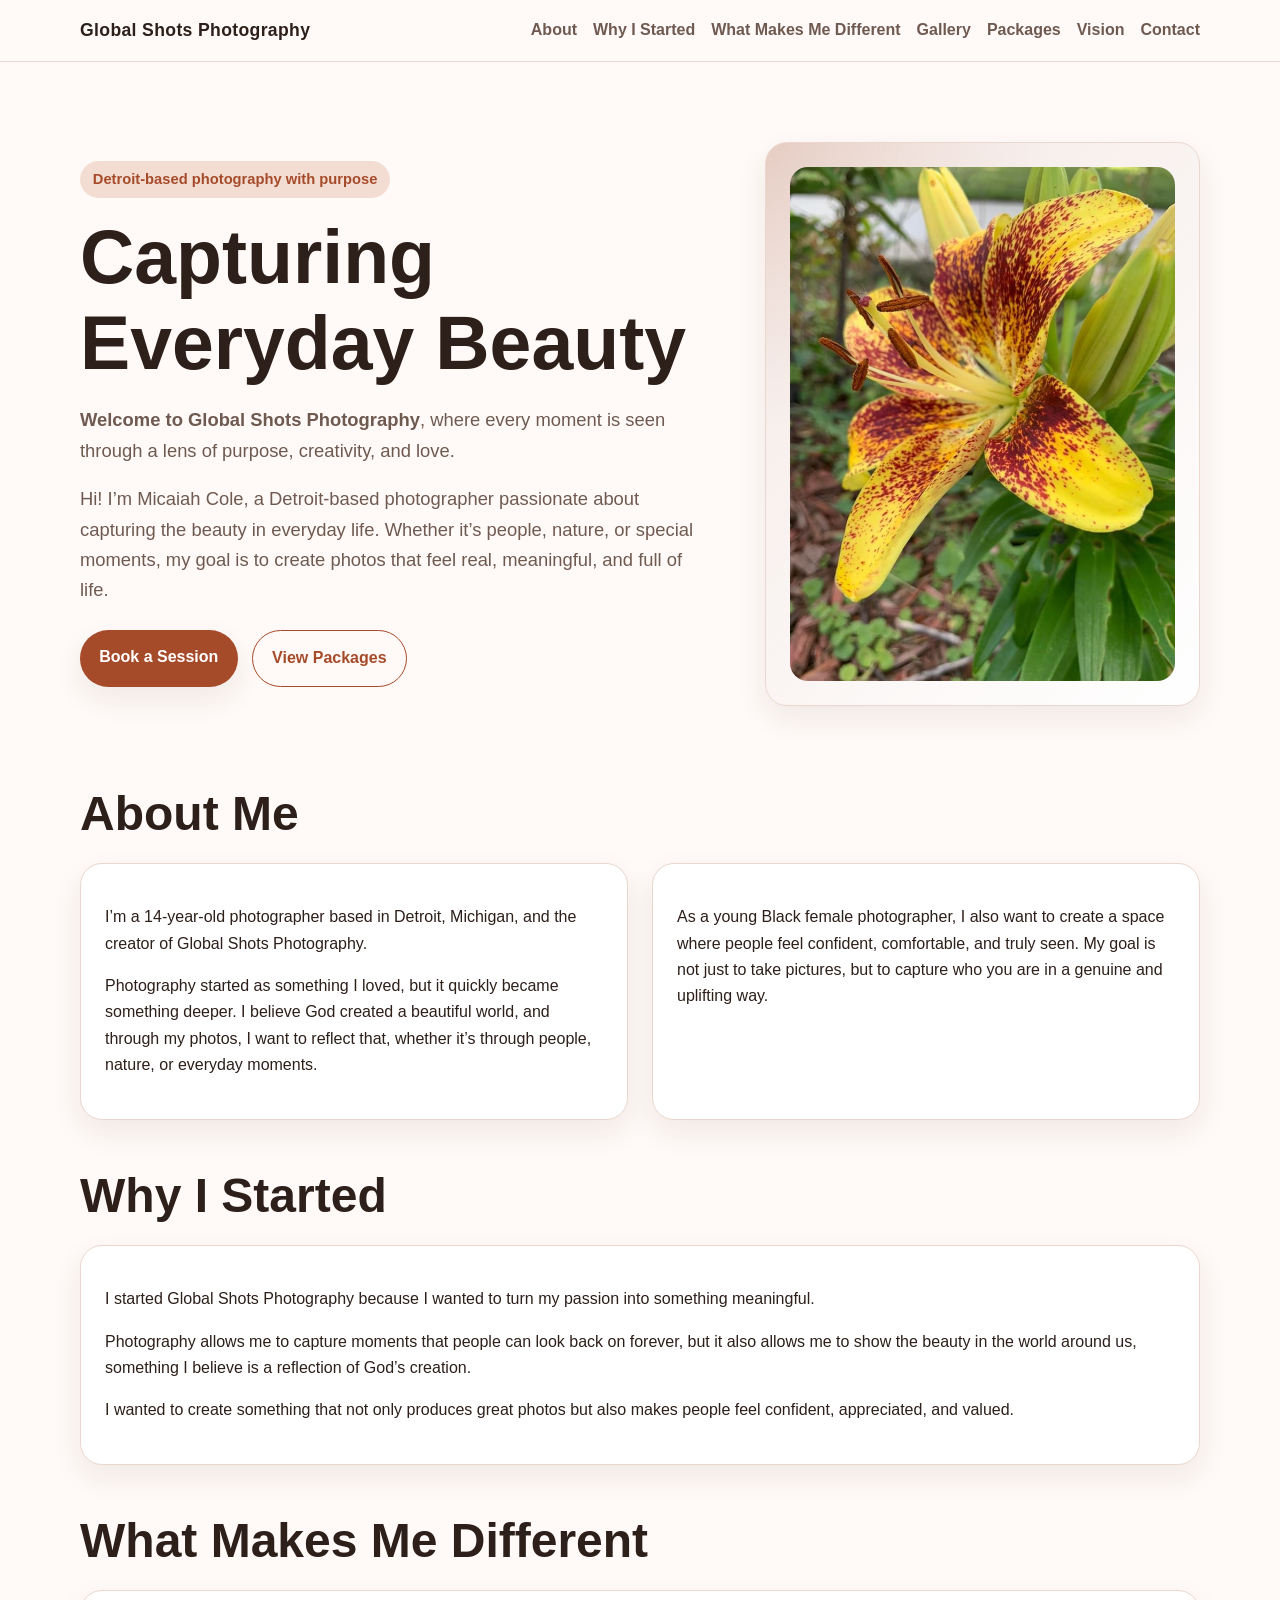
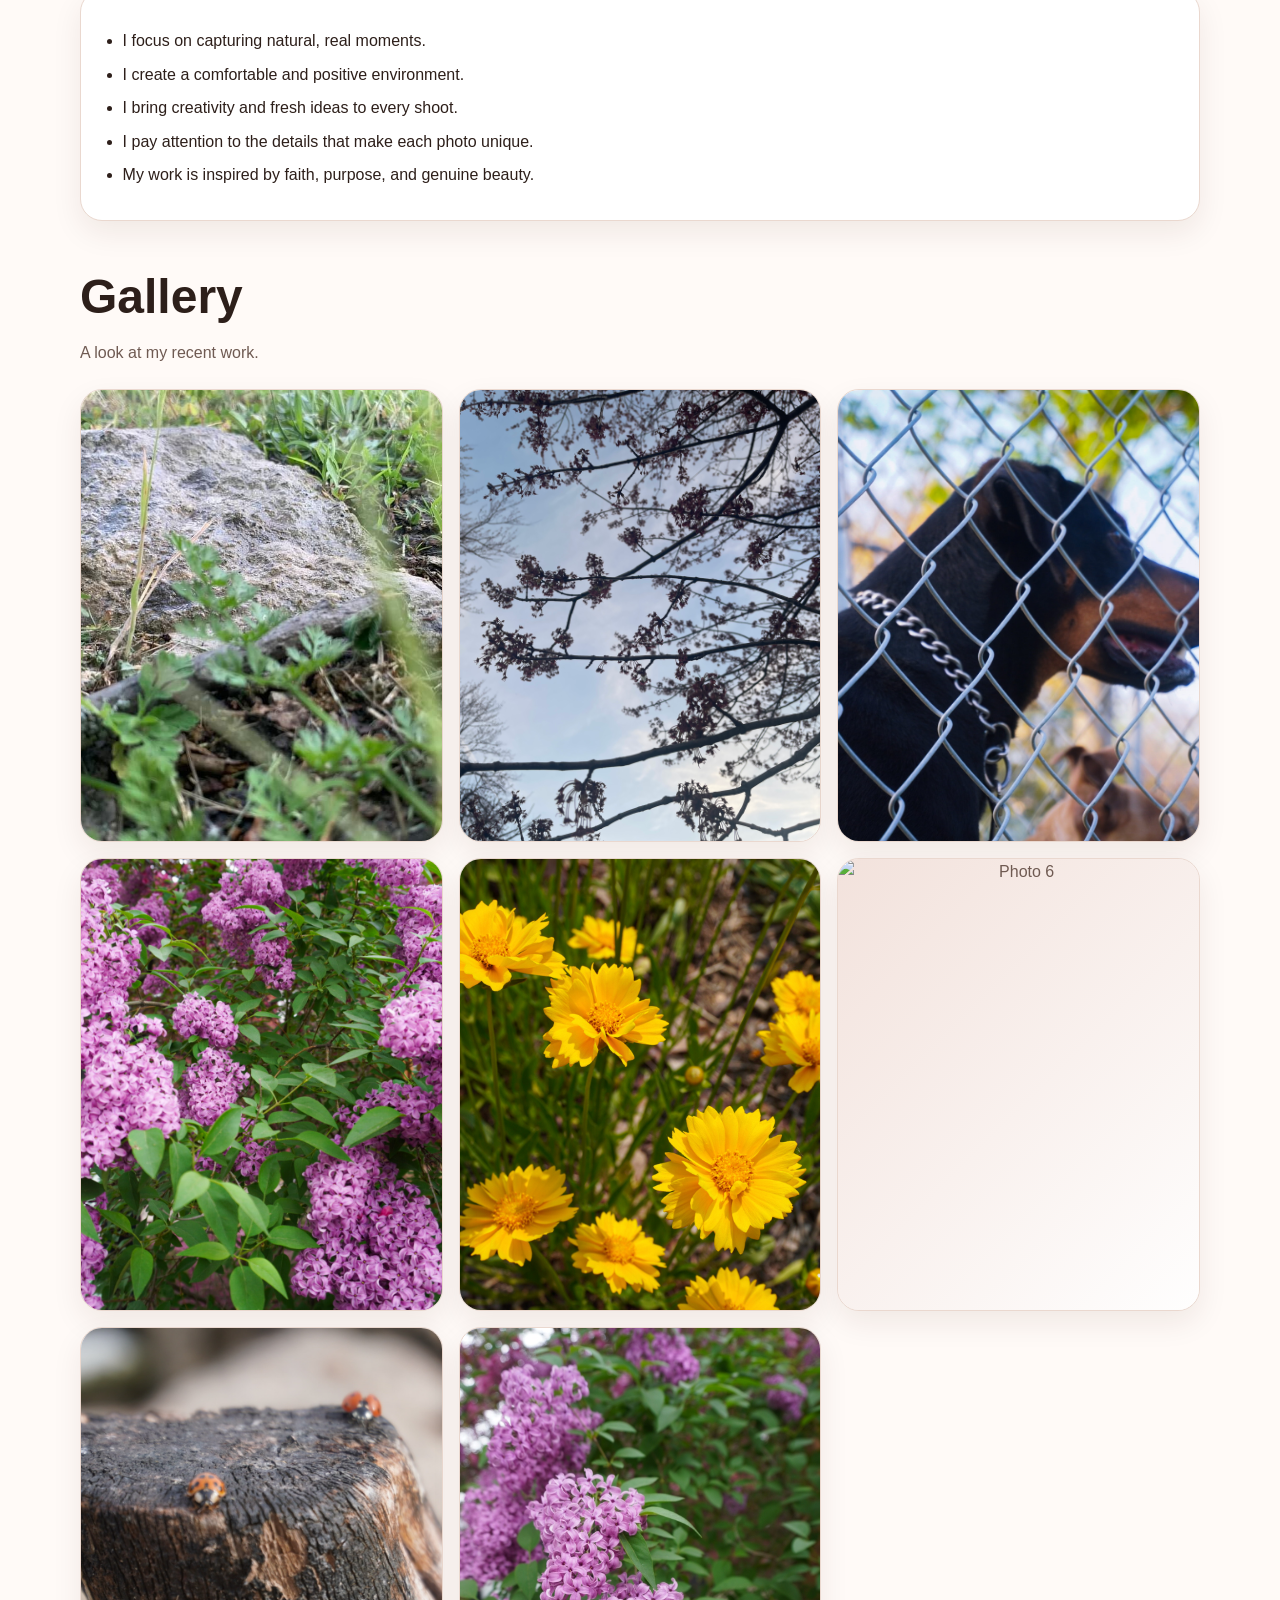
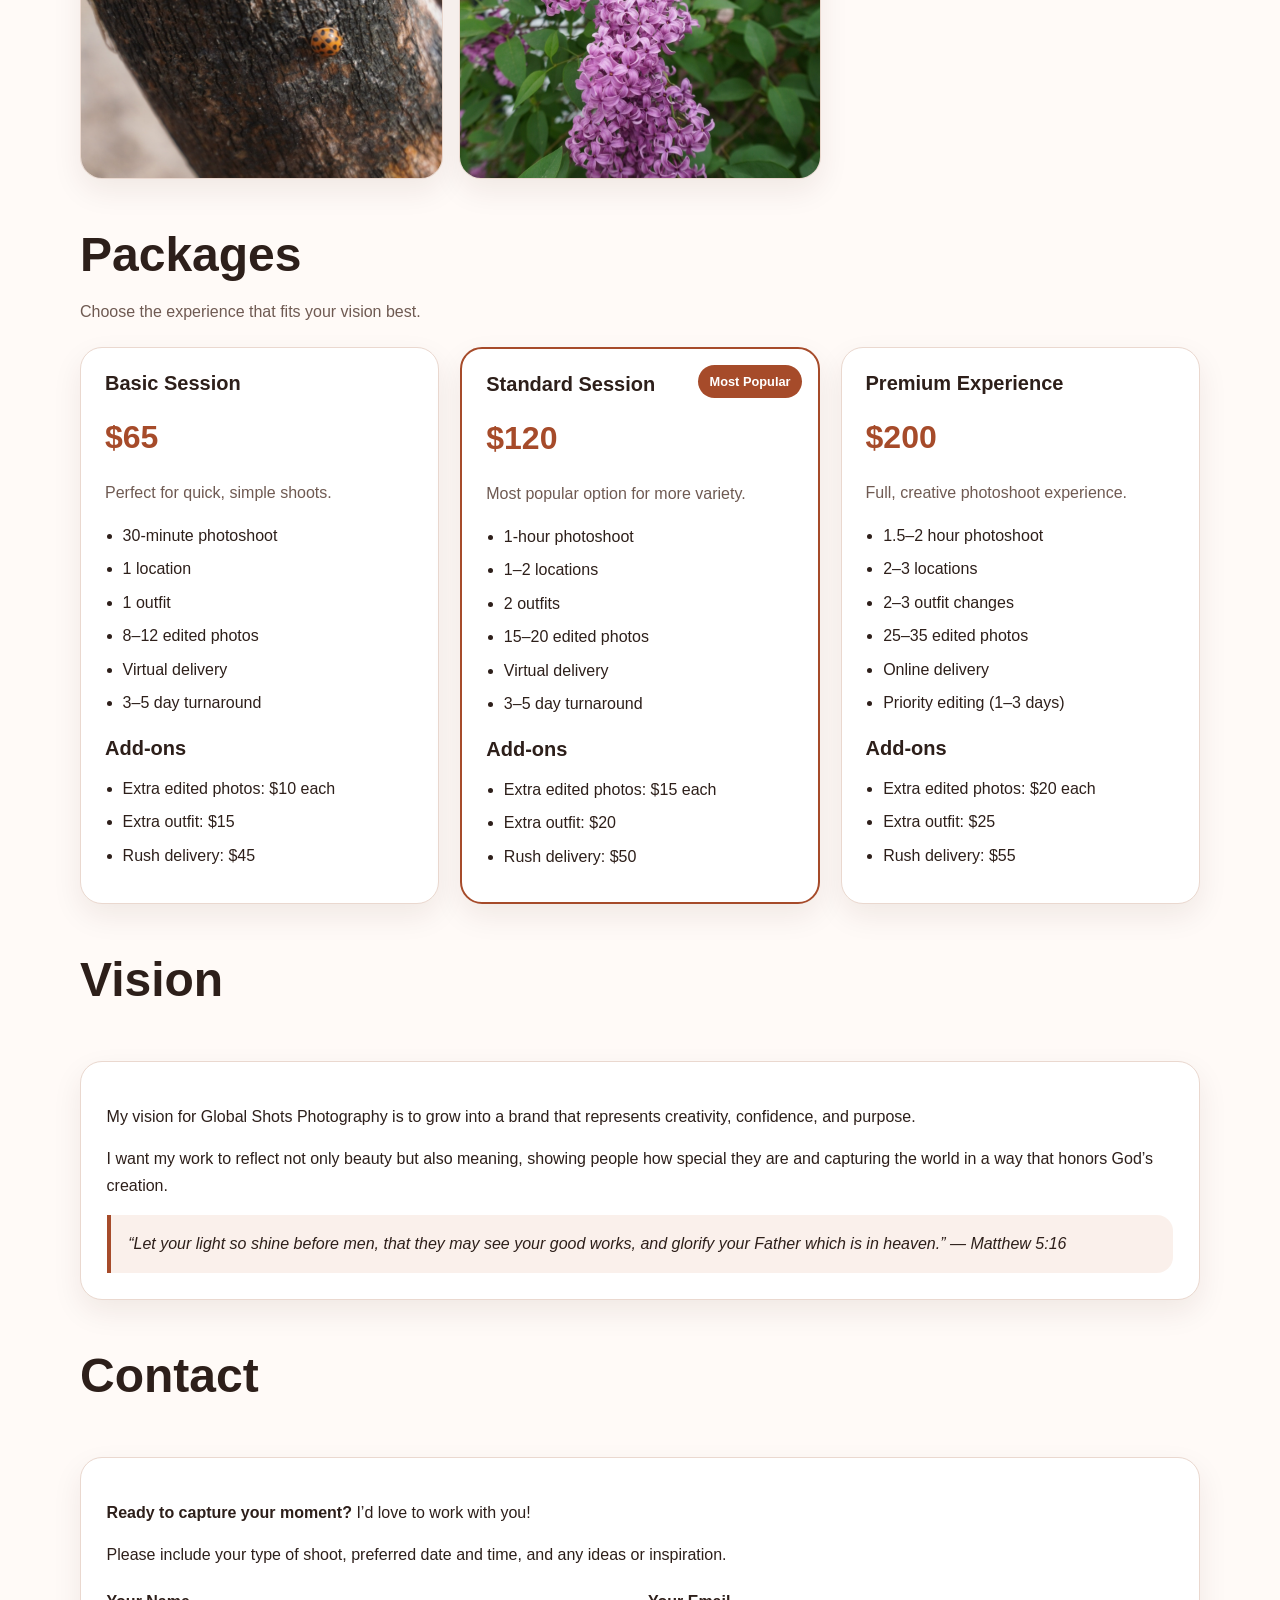
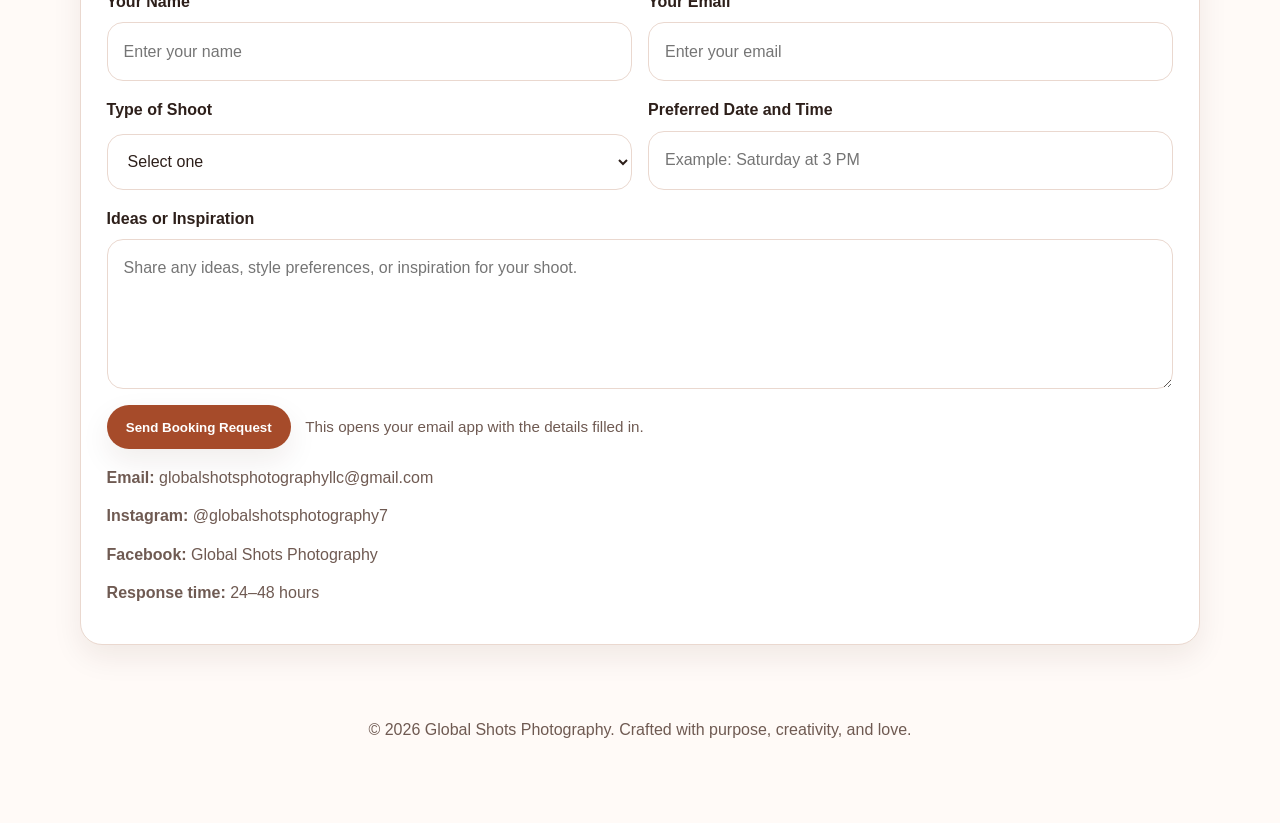
==== index.html @ cc31a47c "Implement lightbox for image gallery Added lightbox functionality for gallery images." ====
<!DOCTYPE html>
<html lang="en">
<head>
  <meta charset="UTF-8" />
  <meta name="viewport" content="width=device-width, initial-scale=1.0" />
  <title>Global Shots Photography</title>
  <meta name="description" content="Global Shots Photography by Micaiah Cole — capturing everyday beauty through purpose, creativity, and love." />
  <style>
    :root {
      --bg: #fffaf7;
      --surface: #ffffff;
      --text: #2d1f1a;
      --muted: #6f5a52;
      --accent: #a64b2a;
      --accent-soft: #f3ddd3;
      --border: #ead8cf;
      --shadow: 0 12px 30px rgba(62, 29, 17, 0.08);
      --radius: 22px;
      --max: 1120px;
    }

    * { box-sizing: border-box; }
    html { scroll-behavior: smooth; }
    body {
      margin: 0;
      font-family: Inter, Arial, Helvetica, sans-serif;
      background: var(--bg);
      color: var(--text);
      line-height: 1.65;
    }

    a { color: inherit; text-decoration: none; }
    img { max-width: 100%; display: block; }

    .container {
      width: min(var(--max), calc(100% - 2rem));
      margin: 0 auto;
    }

    .btn {
      display: inline-block;
      padding: 0.9rem 1.2rem;
      border-radius: 999px;
      background: var(--accent);
      color: #fff;
      font-weight: 700;
      box-shadow: var(--shadow);
      transition: transform 0.2s ease, opacity 0.2s ease;
    }

    .btn:hover { transform: translateY(-2px); opacity: 0.95; }
    .btn.secondary {
      background: transparent;
      color: var(--accent);
      border: 1px solid var(--accent);
      box-shadow: none;
    }

    header {
      position: sticky;
      top: 0;
      z-index: 20;
      backdrop-filter: blur(12px);
      background: rgba(255, 250, 247, 0.88);
      border-bottom: 1px solid rgba(234, 216, 207, 0.9);
    }

    .nav {
      display: flex;
      align-items: center;
      justify-content: space-between;
      gap: 1rem;
      padding: 1rem 0;
    }

    .brand {
      font-size: 1.1rem;
      font-weight: 800;
      letter-spacing: 0.02em;
    }

    .nav-links {
      display: flex;
      flex-wrap: wrap;
      gap: 1rem;
      align-items: center;
    }

    .nav-links a {
      color: var(--muted);
      font-weight: 600;
    }

    .hero {
      padding: 5rem 0 3rem;
    }

    .hero-grid {
      display: grid;
      grid-template-columns: 1.2fr 0.8fr;
      gap: 2rem;
      align-items: center;
    }

    .eyebrow {
      display: inline-block;
      padding: 0.4rem 0.8rem;
      background: var(--accent-soft);
      color: var(--accent);
      border-radius: 999px;
      font-weight: 700;
      margin-bottom: 1rem;
      font-size: 0.92rem;
    }

    h1, h2, h3 { line-height: 1.15; margin: 0 0 1rem; }
    h1 { font-size: clamp(2.6rem, 6vw, 4.7rem); }
    h2 { font-size: clamp(1.9rem, 4vw, 3rem); }
    h3 { font-size: 1.25rem; }

    .lead {
      font-size: 1.15rem;
      color: var(--muted);
      max-width: 60ch;
    }

    .hero-card,
    .card,
    .package,
    .contact-card,
    .vision-card {
      background: var(--surface);
      border: 1px solid var(--border);
      border-radius: var(--radius);
      box-shadow: var(--shadow);
    }

    .hero-card {
      padding: 1.5rem;
      min-height: 340px;
      display: grid;
      place-items: center;
      background:
        linear-gradient(135deg, rgba(166, 75, 42, 0.12), rgba(255,255,255,0.96)),
        radial-gradient(circle at top left, rgba(166, 75, 42, 0.18), transparent 40%),
        #fff;
    }

    .photo-placeholder {
      width: 100%;
      height: 100%;
      min-height: 300px;
      border-radius: 18px;
      border: 1px dashed var(--border);
      display: grid;
      place-items: center;
      text-align: center;
      color: var(--muted);
      padding: 2rem;
      background: rgba(243, 221, 211, 0.35);
    }

    section {
      padding: 2rem 0 1rem;
    }

    .section-head {
      margin-bottom: 1.4rem;
    }

    .grid-2 {
      display: grid;
      grid-template-columns: repeat(2, minmax(0, 1fr));
      gap: 1.5rem;
    }

    .card {
      padding: 1.5rem;
    }

    .bullets {
      padding-left: 1.1rem;
      margin: 0.8rem 0 0;
    }

    .bullets li { margin: 0.45rem 0; }

    .packages {
      display: grid;
      grid-template-columns: repeat(3, minmax(0, 1fr));
      gap: 1.3rem;
      align-items: stretch;
    }

    .package {
      padding: 1.5rem;
      position: relative;
    }

    .package.popular {
      border: 2px solid var(--accent);
      transform: translateY(-4px);
    }

    .tag {
      position: absolute;
      top: 1rem;
      right: 1rem;
      background: var(--accent);
      color: #fff;
      padding: 0.35rem 0.7rem;
      border-radius: 999px;
      font-size: 0.8rem;
      font-weight: 800;
    }

    .price {
      font-size: 2rem;
      font-weight: 800;
      color: var(--accent);
      margin: 0.4rem 0 1rem;
    }

    .muted { color: var(--muted); }

    .contact-wrap,
    .vision-wrap {
      display: grid;
      grid-template-columns: 1fr;
      gap: 1rem;
    }

    .gallery-grid {
      display: grid;
      grid-template-columns: repeat(3, minmax(0, 1fr));
      gap: 1rem;
    }

    .gallery-item {
      background: var(--surface);
      border: 1px solid var(--border);
      border-radius: var(--radius);
      box-shadow: var(--shadow);
      overflow: hidden;
      transition: transform 0.25s ease, box-shadow 0.25s ease;
      cursor: pointer;
    }

    .gallery-item:hover {
      transform: translateY(-6px);
      box-shadow: 0 18px 36px rgba(62, 29, 17, 0.14);
    }

    .gallery-photo {
      aspect-ratio: 4 / 5;
      display: grid;
      place-items: center;
      text-align: center;
      padding: 0;
      color: var(--muted);
      background:
        linear-gradient(135deg, rgba(166, 75, 42, 0.10), rgba(255,255,255,0.92)),
        rgba(243, 221, 211, 0.35);
      overflow: hidden;
    }

    .gallery-photo img {
      width: 100%;
      height: 100%;
      object-fit: cover;
      transition: transform 0.35s ease, filter 0.35s ease;
      display: block;
    }

    .gallery-item:hover .gallery-photo img {
      transform: scale(1.04);
      filter: brightness(1.03);
    }

    .gallery-caption {
      padding: 1rem 1rem 1.15rem;
      color: var(--muted);
      font-size: 0.96rem;
    }

    .contact-form {
      display: grid;
      gap: 1rem;
      margin-top: 1.25rem;
    }

    .form-grid {
      display: grid;
      grid-template-columns: repeat(2, minmax(0, 1fr));
      gap: 1rem;
    }

    .field {
      display: grid;
      gap: 0.45rem;
    }

    .field label {
      font-weight: 700;
      color: var(--text);
    }

    .field input,
    .field textarea,
    .field select {
      width: 100%;
      padding: 0.95rem 1rem;
      border-radius: 16px;
      border: 1px solid var(--border);
      background: #fff;
      color: var(--text);
      font: inherit;
    }

    .field textarea {
      min-height: 150px;
      resize: vertical;
    }

    .form-note {
      color: var(--muted);
      font-size: 0.95rem;
    }

    .contact-card,
    .vision-card {
      padding: 1.6rem;
    }

    .contact-list {
      list-style: none;
      padding: 0;
      margin: 1rem 0 0;
    }

    .contact-list li {
      margin: 0.75rem 0;
      color: var(--muted);
    }

    .quote {
      margin-top: 1rem;
      padding: 1rem 1.1rem;
      border-left: 4px solid var(--accent);
      background: rgba(243, 221, 211, 0.45);
      border-radius: 0 16px 16px 0;
      color: var(--text);
      font-style: italic;
    }

    .lightbox {
      position: fixed;
      inset: 0;
      background: rgba(20, 12, 9, 0.88);
      display: none;
      align-items: center;
      justify-content: center;
      padding: 1.25rem;
      z-index: 100;
    }

    .lightbox.open {
      display: flex;
    }

    .lightbox-inner {
      position: relative;
      width: min(980px, 100%);
    }

    .lightbox img {
      width: 100%;
      max-height: 85vh;
      object-fit: contain;
      border-radius: 20px;
      background: #fff;
    }

    .lightbox-close {
      position: absolute;
      top: -0.75rem;
      right: -0.25rem;
      width: 44px;
      height: 44px;
      border: none;
      border-radius: 999px;
      background: #fff;
      color: var(--text);
      font-size: 1.4rem;
      cursor: pointer;
      box-shadow: var(--shadow);
    }

    footer {
      padding: 2.5rem 0 4rem;
      color: var(--muted);
      text-align: center;
    }

    @media (max-width: 920px) {
      .hero-grid,
      .grid-2,
      .packages,
      .gallery-grid,
      .form-grid {
        grid-template-columns: 1fr;
      }

      .package.popular {
        transform: none;
      }
    }

      .package.popular {
        transform: none;
      }
    }

    @media (max-width: 640px) {
      .nav {
        flex-direction: column;
        align-items: flex-start;
      }

      .nav-links {
        gap: 0.8rem;
      }

      .hero {
        padding-top: 3rem;
      }
    }
  </style>
</head>
<body>
  <header>
    <div class="container nav">
      <a href="#home" class="brand">Global Shots Photography</a>
      <nav class="nav-links">
        <a href="#about">About</a>
        <a href="#why">Why I Started</a>
        <a href="#different">What Makes Me Different</a>
        <a href="#gallery">Gallery</a>
        <a href="#packages">Packages</a>
        <a href="#vision">Vision</a>
        <a href="#contact">Contact</a>
      </nav>
    </div>
  </header>

  <main>
    <section class="hero" id="home">
      <div class="container hero-grid">
        <div>
          <span class="eyebrow">Detroit-based photography with purpose</span>
          <h1>Capturing Everyday Beauty</h1>
          <p class="lead"><strong>Welcome to Global Shots Photography</strong>, where every moment is seen through a lens of purpose, creativity, and love.</p>
          <p class="lead">Hi! I’m Micaiah Cole, a Detroit-based photographer passionate about capturing the beauty in everyday life. Whether it’s people, nature, or special moments, my goal is to create photos that feel real, meaningful, and full of life.</p>
          <div style="display:flex; gap:0.9rem; flex-wrap:wrap; margin-top:1.5rem;">
            <a class="btn" href="#contact">Book a Session</a>
            <a class="btn secondary" href="#packages">View Packages</a>
          </div>
        </div>
        <div class="hero-card">
          <img src="images/hero.jpg" alt="Micaiah Cole Photography" style="border-radius:18px; width:100%; height:100%; object-fit:cover;">
        </div>
      </div>
        </div>
      </div>
    </section>

    <section id="about">
      <div class="container">
        <div class="section-head">
          <h2>About Me</h2>
        </div>
        <div class="grid-2">
          <div class="card">
            <p>I’m a 14-year-old photographer based in Detroit, Michigan, and the creator of Global Shots Photography.</p>
            <p>Photography started as something I loved, but it quickly became something deeper. I believe God created a beautiful world, and through my photos, I want to reflect that, whether it’s through people, nature, or everyday moments.</p>
          </div>
          <div class="card">
            <p>As a young Black female photographer, I also want to create a space where people feel confident, comfortable, and truly seen. My goal is not just to take pictures, but to capture who you are in a genuine and uplifting way.</p>
          </div>
        </div>
      </div>
    </section>

    <section id="why">
      <div class="container">
        <div class="section-head">
          <h2>Why I Started</h2>
        </div>
        <div class="card">
          <p>I started Global Shots Photography because I wanted to turn my passion into something meaningful.</p>
          <p>Photography allows me to capture moments that people can look back on forever, but it also allows me to show the beauty in the world around us, something I believe is a reflection of God’s creation.</p>
          <p>I wanted to create something that not only produces great photos but also makes people feel confident, appreciated, and valued.</p>
        </div>
      </div>
    </section>

    <section id="different">
      <div class="container">
        <div class="section-head">
          <h2>What Makes Me Different</h2>
        </div>
        <div class="card">
          <ul class="bullets">
            <li>I focus on capturing natural, real moments.</li>
            <li>I create a comfortable and positive environment.</li>
            <li>I bring creativity and fresh ideas to every shoot.</li>
            <li>I pay attention to the details that make each photo unique.</li>
            <li>My work is inspired by faith, purpose, and genuine beauty.</li>
          </ul>
        </div>
      </div>
    </section>

    <section id="gallery">
      <div class="container">
        <div class="section-head">
          <h2>Gallery</h2>
          <p class="muted">A look at my recent work.</p>
        </div>
        <div class="gallery-grid">
          <div class="gallery-item" data-image="images/gallery-1.jpg" data-alt="Photo 1"><div class="gallery-photo"><img src="images/gallery-1.jpg" alt="Photo 1"></div></div>
          <div class="gallery-item" data-image="images/gallery-2.jpg" data-alt="Photo 2"><div class="gallery-photo"><img src="images/gallery-2.jpg" alt="Photo 2"></div></div>
          <div class="gallery-item" data-image="images/gallery-3.jpg" data-alt="Photo 3"><div class="gallery-photo"><img src="images/gallery-3.jpg" alt="Photo 3"></div></div>
          <div class="gallery-item" data-image="images/gallery-4.jpg" data-alt="Photo 4"><div class="gallery-photo"><img src="images/gallery-4.jpg" alt="Photo 4"></div></div>
          <div class="gallery-item" data-image="images/gallery-5.jpg" data-alt="Photo 5"><div class="gallery-photo"><img src="images/gallery-5.jpg" alt="Photo 5"></div></div>
          <div class="gallery-item" data-image="images/gallery-6.jpg" data-alt="Photo 6"><div class="gallery-photo"><img src="images/gallery-6.jpg" alt="Photo 6"></div></div>
          <div class="gallery-item" data-image="images/gallery-7.jpg" data-alt="Photo 7"><div class="gallery-photo"><img src="images/gallery-7.jpg" alt="Photo 7"></div></div>
          <div class="gallery-item" data-image="images/gallery-8.jpg" data-alt="Photo 8"><div class="gallery-photo"><img src="images/gallery-8.jpg" alt="Photo 8"></div></div>
        </div>
      </div>
    </section>

    <section id="packages">
      <div class="container">
        <div class="section-head">
          <h2>Packages</h2>
          <p class="muted">Choose the experience that fits your vision best.</p>
        </div>
        <div class="packages">
          <article class="package">
            <h3>Basic Session</h3>
            <div class="price">$65</div>
            <p class="muted">Perfect for quick, simple shoots.</p>
            <ul class="bullets">
              <li>30-minute photoshoot</li>
              <li>1 location</li>
              <li>1 outfit</li>
              <li>8–12 edited photos</li>
              <li>Virtual delivery</li>
              <li>3–5 day turnaround</li>
            </ul>
            <h3 style="margin-top:1.25rem;">Add-ons</h3>
            <ul class="bullets">
              <li>Extra edited photos: $10 each</li>
              <li>Extra outfit: $15</li>
              <li>Rush delivery: $45</li>
            </ul>
          </article>

          <article class="package popular">
            <span class="tag">Most Popular</span>
            <h3>Standard Session</h3>
            <div class="price">$120</div>
            <p class="muted">Most popular option for more variety.</p>
            <ul class="bullets">
              <li>1-hour photoshoot</li>
              <li>1–2 locations</li>
              <li>2 outfits</li>
              <li>15–20 edited photos</li>
              <li>Virtual delivery</li>
              <li>3–5 day turnaround</li>
            </ul>
            <h3 style="margin-top:1.25rem;">Add-ons</h3>
            <ul class="bullets">
              <li>Extra edited photos: $15 each</li>
              <li>Extra outfit: $20</li>
              <li>Rush delivery: $50</li>
            </ul>
          </article>

          <article class="package">
            <h3>Premium Experience</h3>
            <div class="price">$200</div>
            <p class="muted">Full, creative photoshoot experience.</p>
            <ul class="bullets">
              <li>1.5–2 hour photoshoot</li>
              <li>2–3 locations</li>
              <li>2–3 outfit changes</li>
              <li>25–35 edited photos</li>
              <li>Online delivery</li>
              <li>Priority editing (1–3 days)</li>
            </ul>
            <h3 style="margin-top:1.25rem;">Add-ons</h3>
            <ul class="bullets">
              <li>Extra edited photos: $20 each</li>
              <li>Extra outfit: $25</li>
              <li>Rush delivery: $55</li>
            </ul>
          </article>
        </div>
      </div>
    </section>

    <section id="vision">
      <div class="container vision-wrap">
        <div class="section-head">
          <h2>Vision</h2>
        </div>
        <div class="vision-card">
          <p>My vision for Global Shots Photography is to grow into a brand that represents creativity, confidence, and purpose.</p>
          <p>I want my work to reflect not only beauty but also meaning, showing people how special they are and capturing the world in a way that honors God’s creation.</p>
          <div class="quote">“Let your light so shine before men, that they may see your good works, and glorify your Father which is in heaven.” — Matthew 5:16</div>
        </div>
      </div>
    </section>

    <section id="contact">
      <div class="container contact-wrap">
        <div class="section-head">
          <h2>Contact</h2>
        </div>
        <div class="contact-card">
          <p><strong>Ready to capture your moment?</strong> I’d love to work with you!</p>
          <p>Please include your type of shoot, preferred date and time, and any ideas or inspiration.</p>

          <form class="contact-form" id="contactForm">
            <div class="form-grid">
              <div class="field">
                <label for="name">Your Name</label>
                <input id="name" name="name" type="text" placeholder="Enter your name" required />
              </div>
              <div class="field">
                <label for="email">Your Email</label>
                <input id="email" name="email" type="email" placeholder="Enter your email" required />
              </div>
            </div>

            <div class="form-grid">
              <div class="field">
                <label for="shootType">Type of Shoot</label>
                <select id="shootType" name="shootType" required>
                  <option value="">Select one</option>
                  <option>Portrait</option>
                  <option>Family</option>
                  <option>Graduation</option>
                  <option>Event</option>
                  <option>Outdoor / Nature</option>
                  <option>Other</option>
                </select>
              </div>
              <div class="field">
                <label for="datetime">Preferred Date and Time</label>
                <input id="datetime" name="datetime" type="text" placeholder="Example: Saturday at 3 PM" required />
              </div>
            </div>

            <div class="field">
              <label for="ideas">Ideas or Inspiration</label>
              <textarea id="ideas" name="ideas" placeholder="Share any ideas, style preferences, or inspiration for your shoot."></textarea>
            </div>

            <div style="display:flex; gap:0.9rem; flex-wrap:wrap; align-items:center;">
              <button type="submit" class="btn" style="border:none; cursor:pointer;">Send Booking Request</button>
              <span class="form-note">This opens your email app with the details filled in.</span>
            </div>
          </form>

          <ul class="contact-list">
            <li><strong>Email:</strong> <a href="mailto:globalshotsphotographyllc@gmail.com">globalshotsphotographyllc@gmail.com</a></li>
                        <li><strong>Instagram:</strong> <a href="https://instagram.com/globalshotsphotography7" target="_blank" rel="noreferrer">@globalshotsphotography7</a></li>
            <li><strong>Facebook:</strong> Global Shots Photography</li>
            <li><strong>Response time:</strong> 24–48 hours</li>
          </ul>
        </div>
      </div>
    </section>
  </main>

  <footer>
    <div class="container">
      <p>© <span id="year"></span> Global Shots Photography. Crafted with purpose, creativity, and love.</p>
    </div>
  </footer>

  <div class="lightbox" id="lightbox" aria-hidden="true">
    <div class="lightbox-inner">
      <button class="lightbox-close" id="lightboxClose" aria-label="Close image">×</button>
      <img id="lightboxImage" src="" alt="Expanded gallery image">
    </div>
  </div>

  <script>
    document.getElementById('year').textContent = new Date().getFullYear();

    const form = document.getElementById('contactForm');
    form.addEventListener('submit', function (event) {
      event.preventDefault();
      const name = document.getElementById('name').value.trim();
      const email = document.getElementById('email').value.trim();
      const shootType = document.getElementById('shootType').value.trim();
      const datetime = document.getElementById('datetime').value.trim();
      const ideas = document.getElementById('ideas').value.trim();

      const subject = encodeURIComponent('Booking Request - ' + shootType);
      const body = encodeURIComponent(
        'Hello Global Shots Photography,%0D%0A%0D%0A' +
        'My name is ' + name + '.%0D%0A' +
        'My email is ' + email + '.%0D%0A' +
        'Type of shoot: ' + shootType + '%0D%0A' +
        'Preferred date/time: ' + datetime + '%0D%0A' +
        'Ideas or inspiration: ' + ideas + '%0D%0A%0D%0A' +
        'Thank you!'
      );

      window.location.href = 'mailto:globalshotsphotographyllc@gmail.com?subject=' + subject + '&body=' + body;
    });

    const lightbox = document.getElementById('lightbox');
    const lightboxImage = document.getElementById('lightboxImage');
    const lightboxClose = document.getElementById('lightboxClose');
    const galleryItems = document.querySelectorAll('.gallery-item');

    galleryItems.forEach((item) => {
      item.addEventListener('click', function () {
        lightboxImage.src = this.dataset.image;
        lightboxImage.alt = this.dataset.alt || 'Expanded gallery image';
        lightbox.classList.add('open');
        lightbox.setAttribute('aria-hidden', 'false');
      });
    });

    function closeLightbox() {
      lightbox.classList.remove('open');
      lightbox.setAttribute('aria-hidden', 'true');
      lightboxImage.src = '';
    }

    lightboxClose.addEventListener('click', closeLightbox);
    lightbox.addEventListener('click', function (event) {
      if (event.target === lightbox) closeLightbox();
    });

    document.addEventListener('keydown', function (event) {
      if (event.key === 'Escape' && lightbox.classList.contains('open')) {
        closeLightbox();
      }
    });
  </script>
</body>
</html>
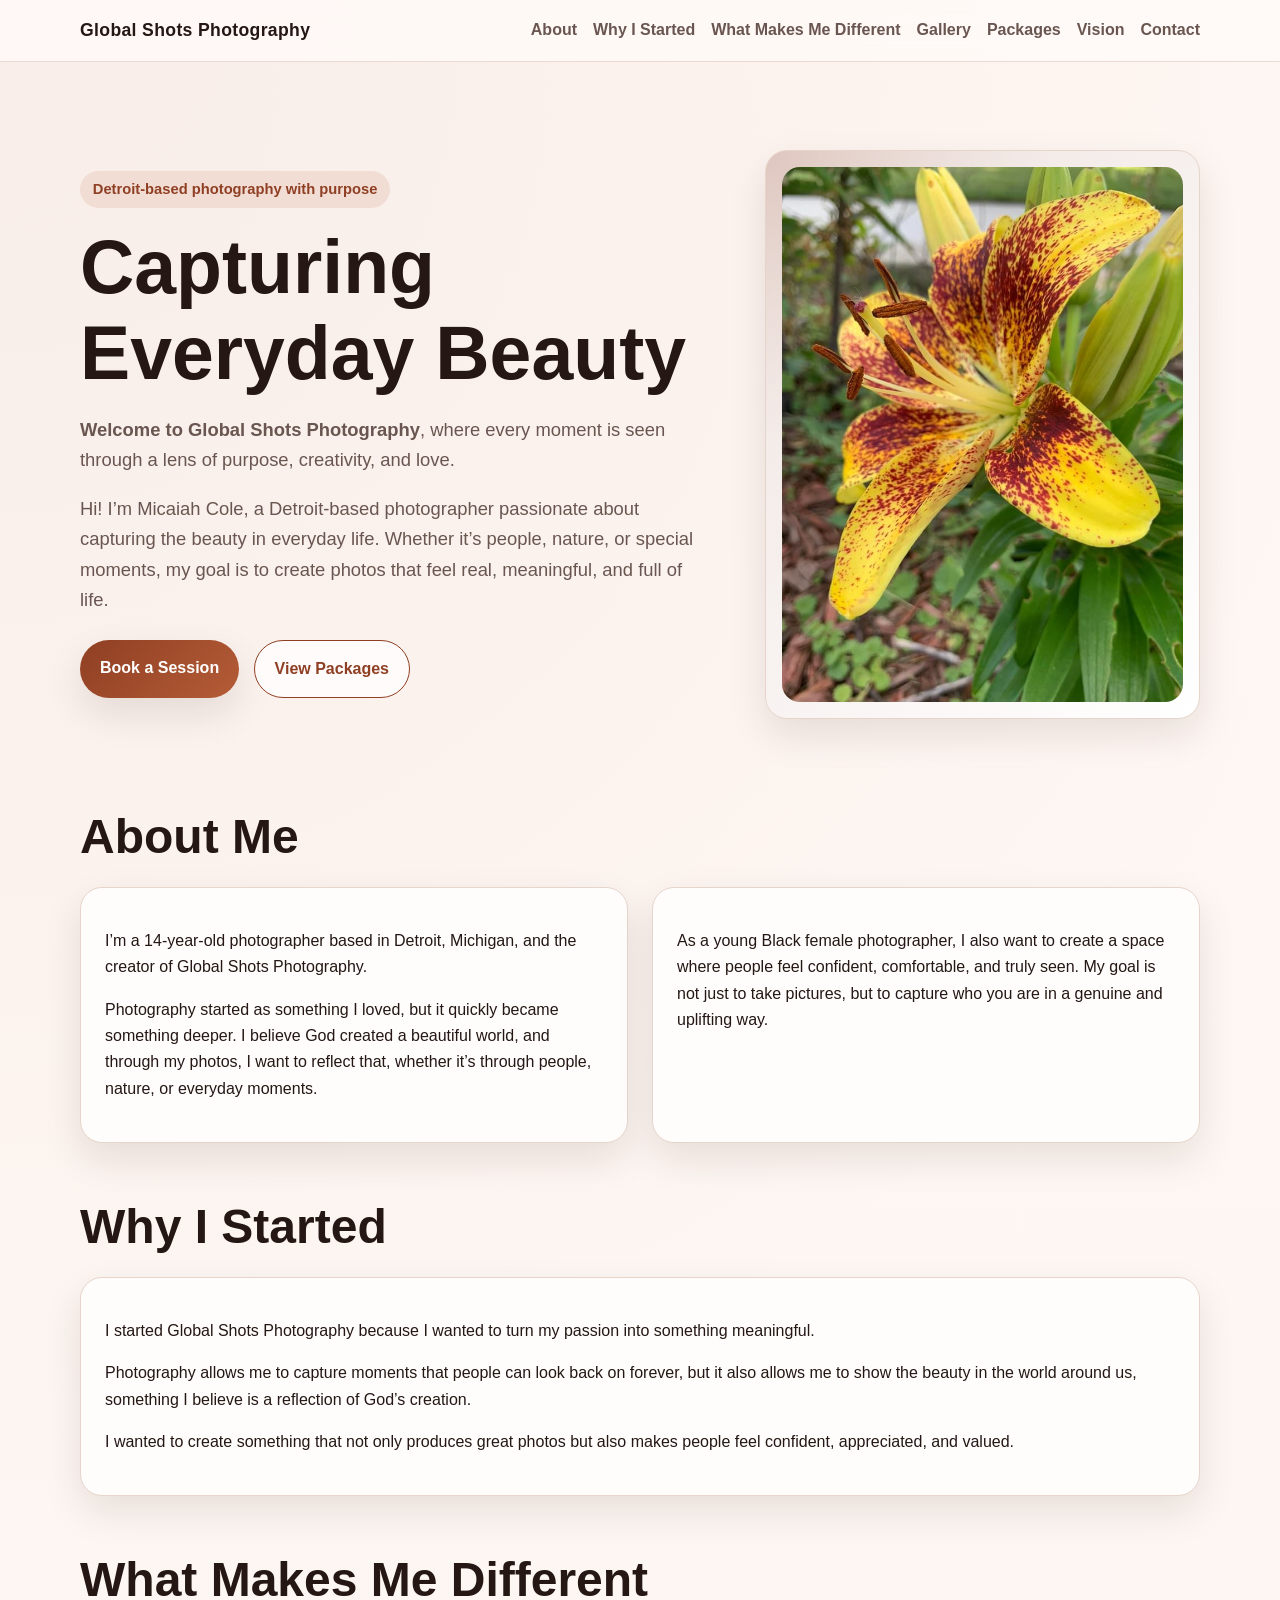
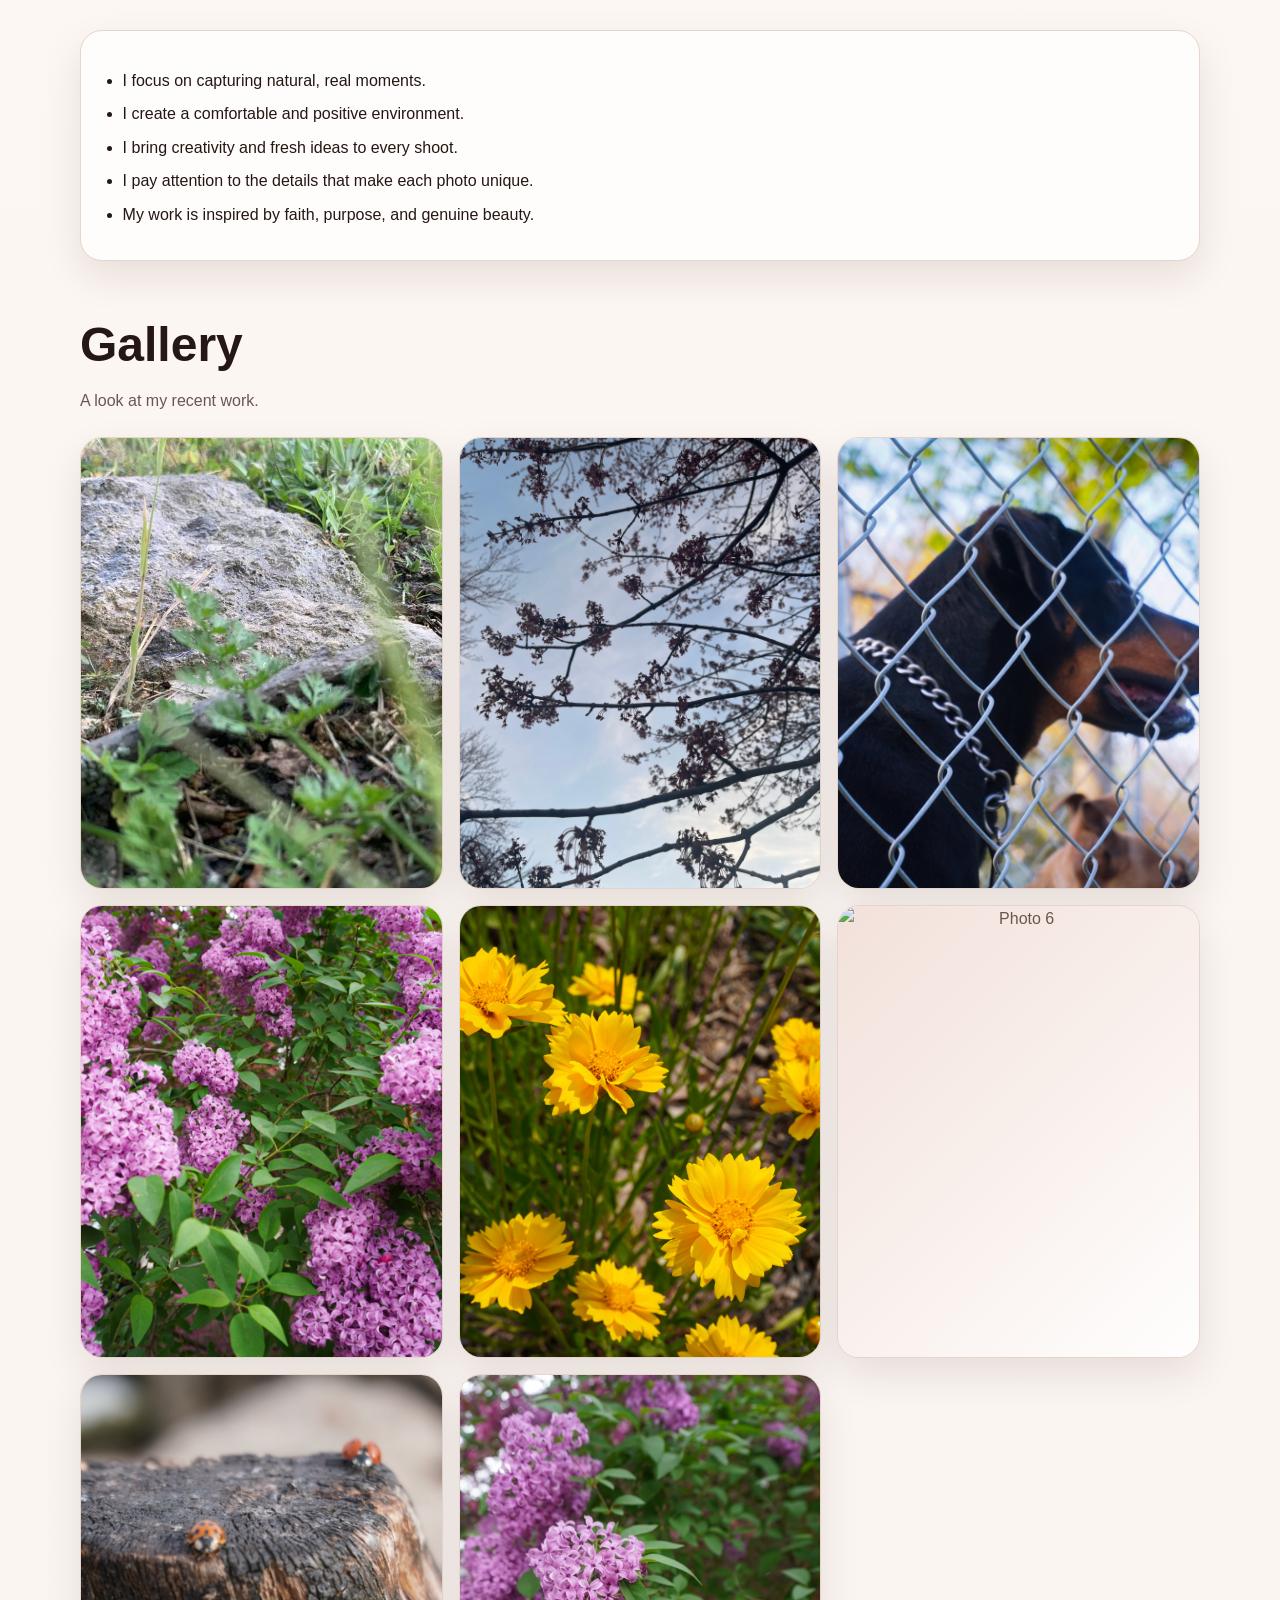
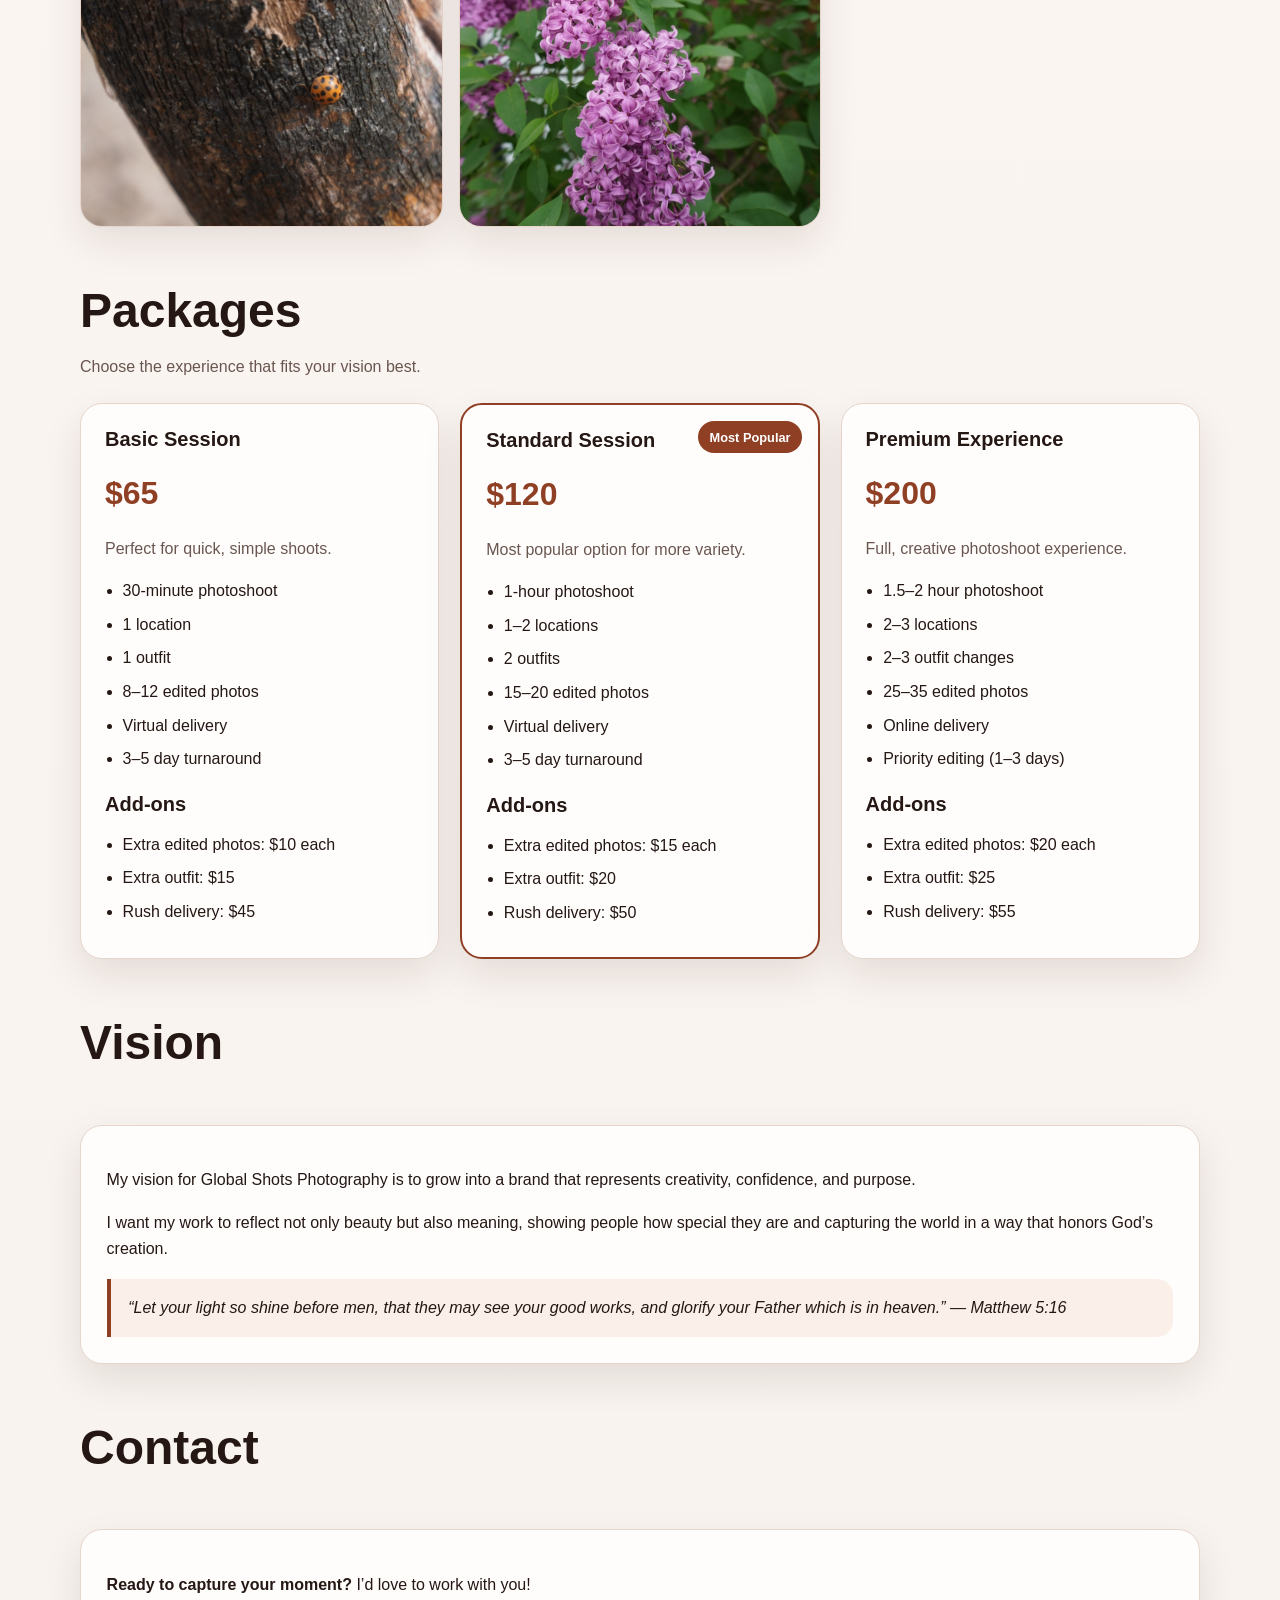
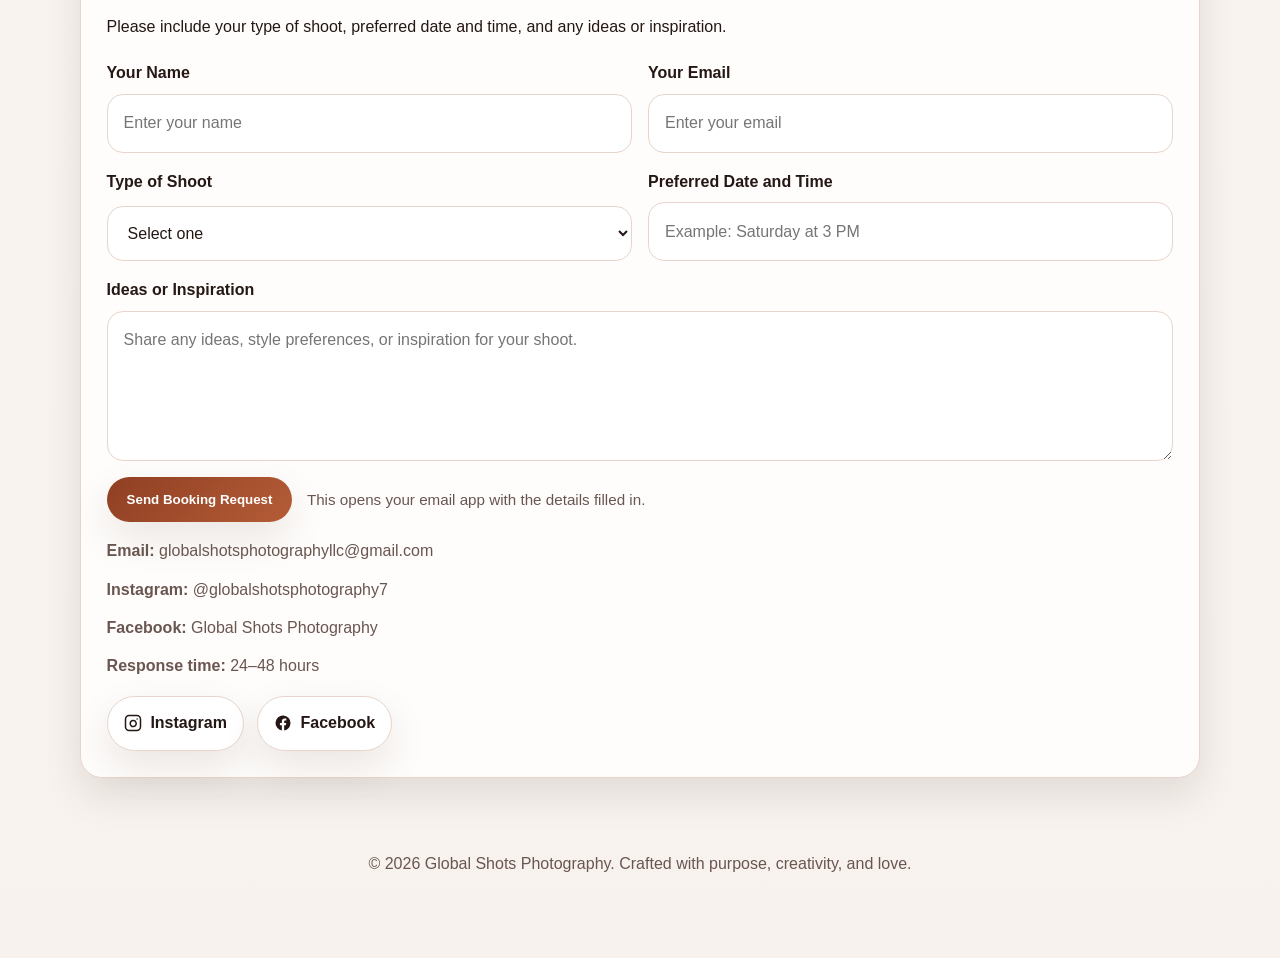
==== commit 5453e902: "Refactor styles and add social media links Updated CSS variables for colors and shadows, modified bu" ====
--- a/index.html
+++ b/index.html
@@ -7,14 +7,14 @@
   <meta name="description" content="Global Shots Photography by Micaiah Cole — capturing everyday beauty through purpose, creativity, and love." />
   <style>
     :root {
-      --bg: #fffaf7;
-      --surface: #ffffff;
-      --text: #2d1f1a;
-      --muted: #6f5a52;
-      --accent: #a64b2a;
-      --accent-soft: #f3ddd3;
-      --border: #ead8cf;
-      --shadow: 0 12px 30px rgba(62, 29, 17, 0.08);
+      --bg: #f7f2ee;
+      --surface: #fffdfb;
+      --text: #241714;
+      --muted: #6a5650;
+      --accent: #8f3f23;
+      --accent-soft: #f1ddd4;
+      --border: #e7d5cb;
+      --shadow: 0 16px 38px rgba(42, 19, 11, 0.10);
       --radius: 22px;
       --max: 1120px;
     }
@@ -24,7 +24,9 @@
     body {
       margin: 0;
       font-family: Inter, Arial, Helvetica, sans-serif;
-      background: var(--bg);
+      background:
+        radial-gradient(circle at top left, rgba(143, 63, 35, 0.06), transparent 26%),
+        linear-gradient(180deg, #fff8f4 0%, #f7f2ee 100%);
       color: var(--text);
       line-height: 1.65;
     }
@@ -39,18 +41,18 @@
 
     .btn {
       display: inline-block;
-      padding: 0.9rem 1.2rem;
+      padding: 0.95rem 1.25rem;
       border-radius: 999px;
-      background: var(--accent);
+      background: linear-gradient(135deg, #8f3f23, #b55c37);
       color: #fff;
       font-weight: 700;
       box-shadow: var(--shadow);
-      transition: transform 0.2s ease, opacity 0.2s ease;
-    }
-
-    .btn:hover { transform: translateY(-2px); opacity: 0.95; }
+      transition: transform 0.25s ease, opacity 0.25s ease, box-shadow 0.25s ease;
+    }
+
+    .btn:hover { transform: translateY(-3px); opacity: 0.97; box-shadow: 0 20px 40px rgba(42, 19, 11, 0.16); }
     .btn.secondary {
-      background: transparent;
+      background: rgba(255,255,255,0.75);
       color: var(--accent);
       border: 1px solid var(--accent);
       box-shadow: none;
@@ -92,7 +94,7 @@
     }
 
     .hero {
-      padding: 5rem 0 3rem;
+      padding: 5.5rem 0 3.25rem;
     }
 
     .hero-grid {
@@ -136,13 +138,13 @@
     }
 
     .hero-card {
-      padding: 1.5rem;
+      padding: 1rem;
       min-height: 340px;
       display: grid;
       place-items: center;
       background:
-        linear-gradient(135deg, rgba(166, 75, 42, 0.12), rgba(255,255,255,0.96)),
-        radial-gradient(circle at top left, rgba(166, 75, 42, 0.18), transparent 40%),
+        linear-gradient(135deg, rgba(143, 63, 35, 0.14), rgba(255,255,255,0.97)),
+        radial-gradient(circle at top left, rgba(143, 63, 35, 0.18), transparent 40%),
         #fff;
     }
 
@@ -161,7 +163,7 @@
     }
 
     section {
-      padding: 2rem 0 1rem;
+      padding: 2.4rem 0 1.1rem;
     }
 
     .section-head {
@@ -400,6 +402,50 @@
       padding: 2.5rem 0 4rem;
       color: var(--muted);
       text-align: center;
+    }
+
+    .social-row {
+      display: flex;
+      flex-wrap: wrap;
+      gap: 0.8rem;
+      margin-top: 1rem;
+    }
+
+    .social-link {
+      display: inline-flex;
+      align-items: center;
+      gap: 0.55rem;
+      padding: 0.85rem 1rem;
+      border-radius: 999px;
+      border: 1px solid var(--border);
+      background: #fff;
+      color: var(--text);
+      font-weight: 700;
+      box-shadow: var(--shadow);
+      transition: transform 0.25s ease, box-shadow 0.25s ease;
+    }
+
+    .social-link:hover {
+      transform: translateY(-3px);
+      box-shadow: 0 18px 36px rgba(42, 19, 11, 0.14);
+    }
+
+    .icon {
+      width: 18px;
+      height: 18px;
+      display: inline-block;
+      flex: 0 0 18px;
+    }
+
+    .reveal {
+      opacity: 0;
+      transform: translateY(22px);
+      transition: opacity 0.7s ease, transform 0.7s ease;
+    }
+
+    .reveal.visible {
+      opacity: 1;
+      transform: translateY(0);
     }
 
     @media (max-width: 920px) {
@@ -454,7 +500,7 @@
   </header>
 
   <main>
-    <section class="hero" id="home">
+    <section class="hero reveal" id="home">
       <div class="container hero-grid">
         <div>
           <span class="eyebrow">Detroit-based photography with purpose</span>
@@ -474,7 +520,7 @@
       </div>
     </section>
 
-    <section id="about">
+    <section class="reveal" id="about">
       <div class="container">
         <div class="section-head">
           <h2>About Me</h2>
@@ -491,7 +537,7 @@
       </div>
     </section>
 
-    <section id="why">
+    <section class="reveal" id="why">
       <div class="container">
         <div class="section-head">
           <h2>Why I Started</h2>
@@ -504,7 +550,7 @@
       </div>
     </section>
 
-    <section id="different">
+    <section class="reveal" id="different">
       <div class="container">
         <div class="section-head">
           <h2>What Makes Me Different</h2>
@@ -521,7 +567,7 @@
       </div>
     </section>
 
-    <section id="gallery">
+    <section class="reveal" id="gallery">
       <div class="container">
         <div class="section-head">
           <h2>Gallery</h2>
@@ -540,7 +586,7 @@
       </div>
     </section>
 
-    <section id="packages">
+    <section class="reveal" id="packages">
       <div class="container">
         <div class="section-head">
           <h2>Packages</h2>
@@ -611,7 +657,7 @@
       </div>
     </section>
 
-    <section id="vision">
+    <section class="reveal" id="vision">
       <div class="container vision-wrap">
         <div class="section-head">
           <h2>Vision</h2>
@@ -624,7 +670,7 @@
       </div>
     </section>
 
-    <section id="contact">
+    <section class="reveal" id="contact">
       <div class="container contact-wrap">
         <div class="section-head">
           <h2>Contact</h2>
@@ -677,10 +723,27 @@
 
           <ul class="contact-list">
             <li><strong>Email:</strong> <a href="mailto:globalshotsphotographyllc@gmail.com">globalshotsphotographyllc@gmail.com</a></li>
-                        <li><strong>Instagram:</strong> <a href="https://instagram.com/globalshotsphotography7" target="_blank" rel="noreferrer">@globalshotsphotography7</a></li>
+            <li><strong>Instagram:</strong> <a href="https://instagram.com/globalshotsphotography7" target="_blank" rel="noreferrer">@globalshotsphotography7</a></li>
             <li><strong>Facebook:</strong> Global Shots Photography</li>
             <li><strong>Response time:</strong> 24–48 hours</li>
           </ul>
+
+          <div class="social-row">
+            <a class="social-link" href="https://instagram.com/globalshotsphotography7" target="_blank" rel="noreferrer">
+              <svg class="icon" viewBox="0 0 24 24" fill="none" stroke="currentColor" stroke-width="2" stroke-linecap="round" stroke-linejoin="round" aria-hidden="true">
+                <rect x="2" y="2" width="20" height="20" rx="5" ry="5"></rect>
+                <path d="M16 11.37a4 4 0 1 1-7.75 1.26 4 4 0 0 1 7.75-1.26z"></path>
+                <line x1="17.5" y1="6.5" x2="17.51" y2="6.5"></line>
+              </svg>
+              Instagram
+            </a>
+            <a class="social-link" href="#" aria-label="Facebook page link to be added later">
+              <svg class="icon" viewBox="0 0 24 24" fill="currentColor" aria-hidden="true">
+                <path d="M22 12a10 10 0 1 0-11.56 9.88v-6.99H7.9V12h2.54V9.8c0-2.5 1.49-3.89 3.77-3.89 1.09 0 2.23.19 2.23.19v2.46h-1.26c-1.24 0-1.63.77-1.63 1.56V12h2.77l-.44 2.89h-2.33v6.99A10 10 0 0 0 22 12z"></path>
+              </svg>
+              Facebook
+            </a>
+          </div>
         </div>
       </div>
     </section>
@@ -755,6 +818,18 @@
         closeLightbox();
       }
     });
+
+    const revealItems = document.querySelectorAll('.reveal');
+    const revealObserver = new IntersectionObserver((entries) => {
+      entries.forEach((entry) => {
+        if (entry.isIntersecting) {
+          entry.target.classList.add('visible');
+          revealObserver.unobserve(entry.target);
+        }
+      });
+    }, { threshold: 0.12 });
+
+    revealItems.forEach((item) => revealObserver.observe(item));
   </script>
 </body>
 </html>
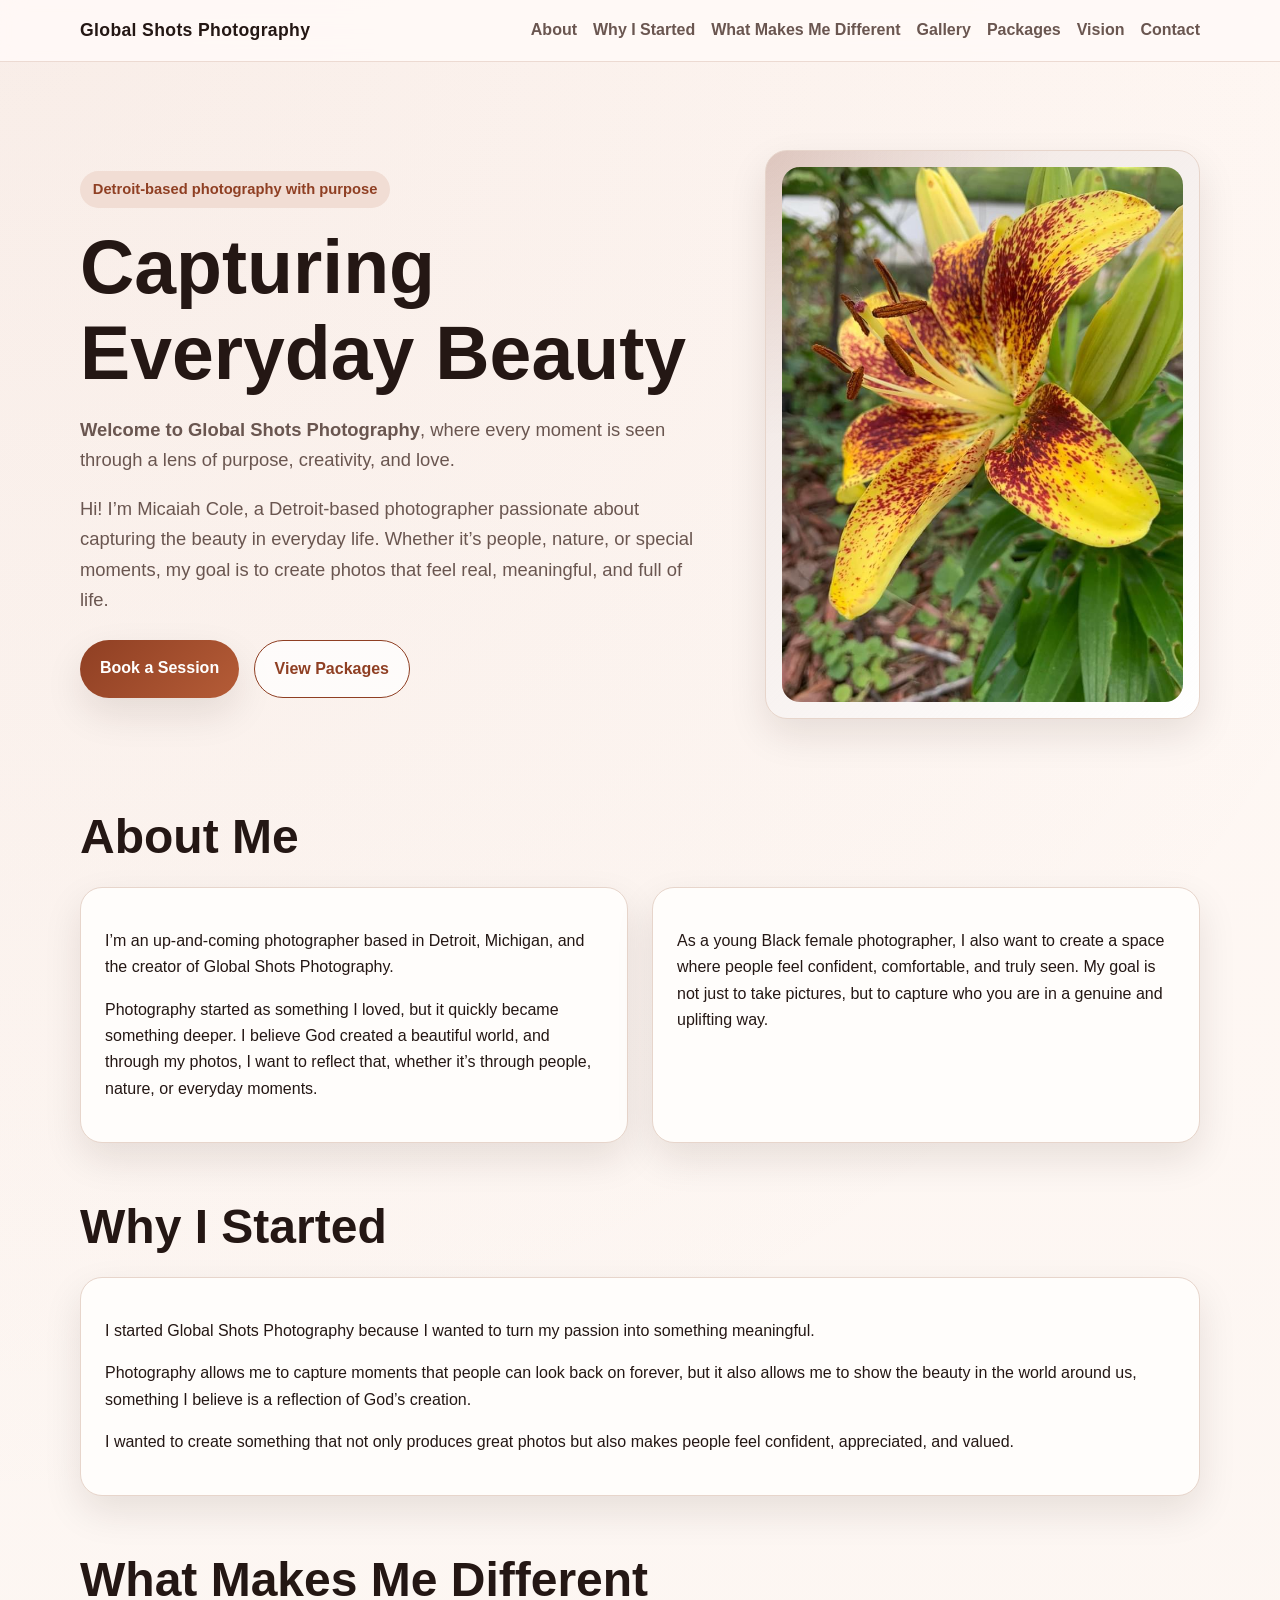
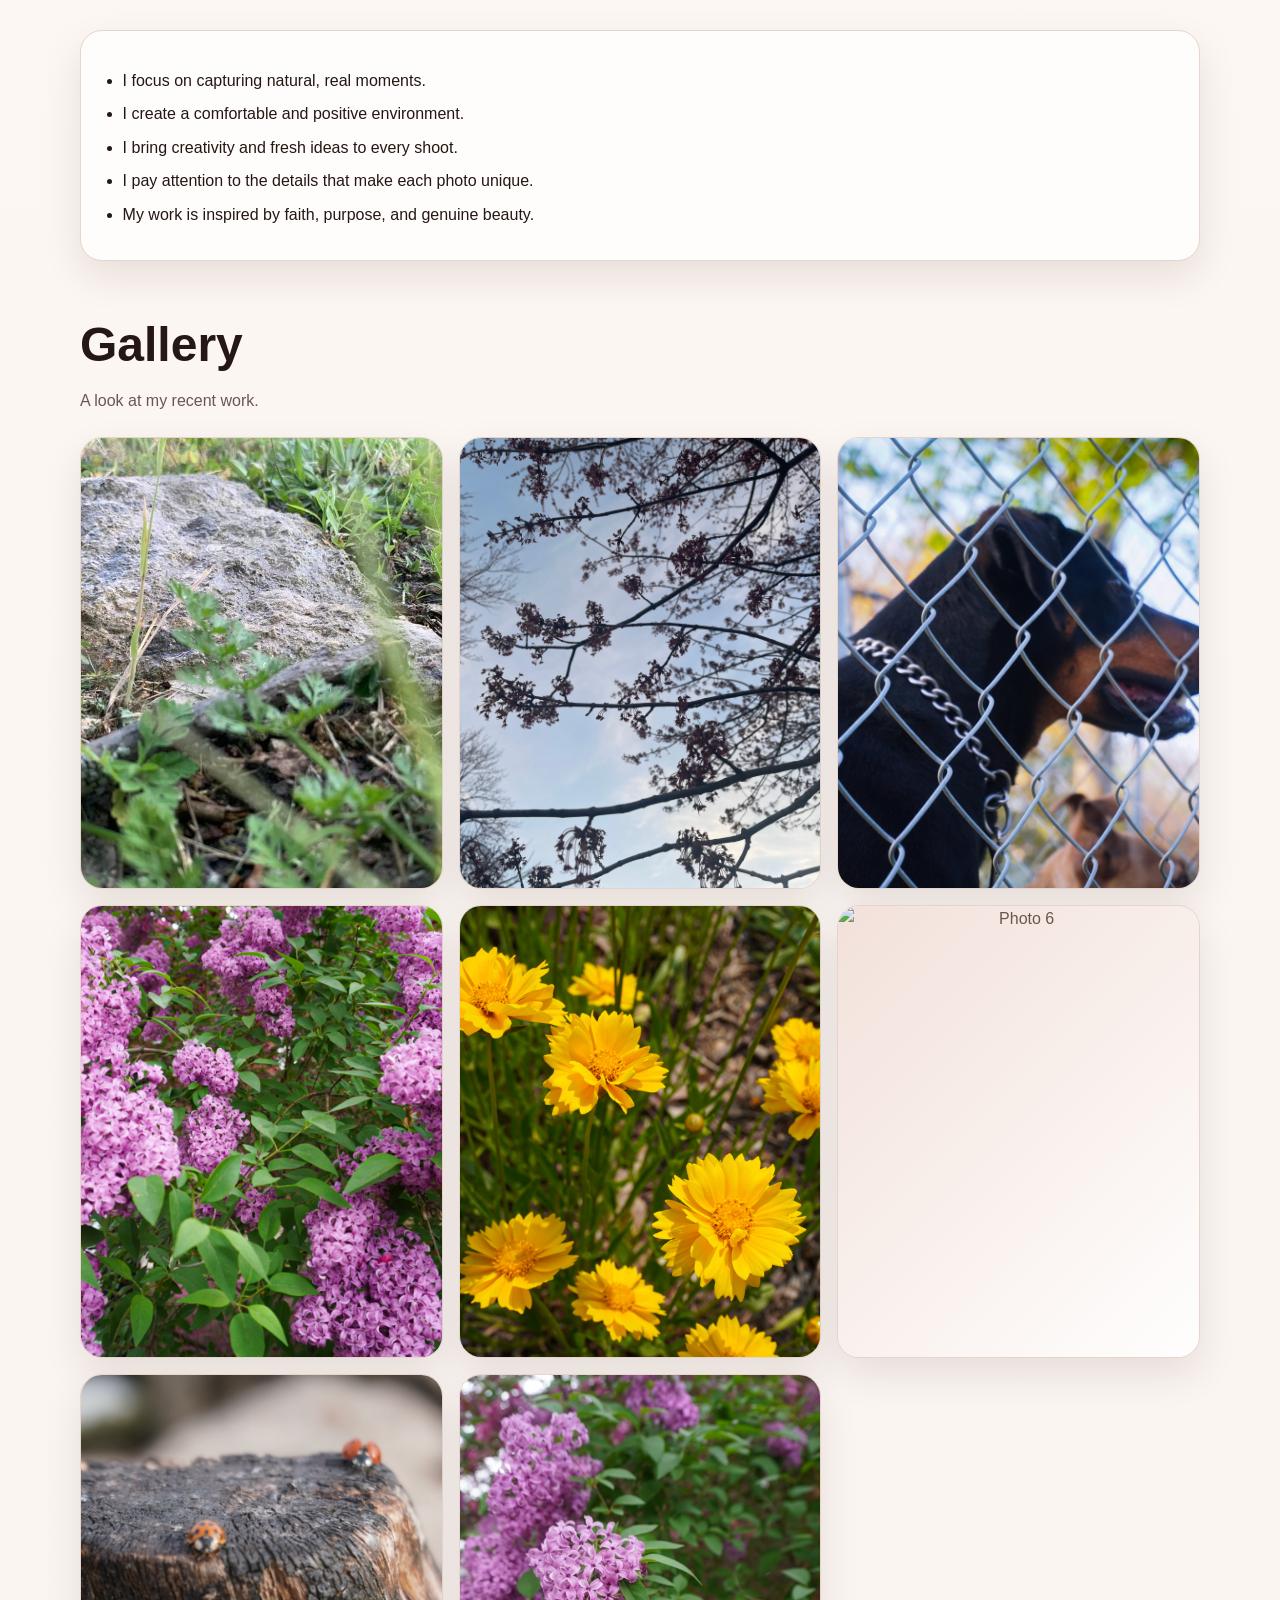
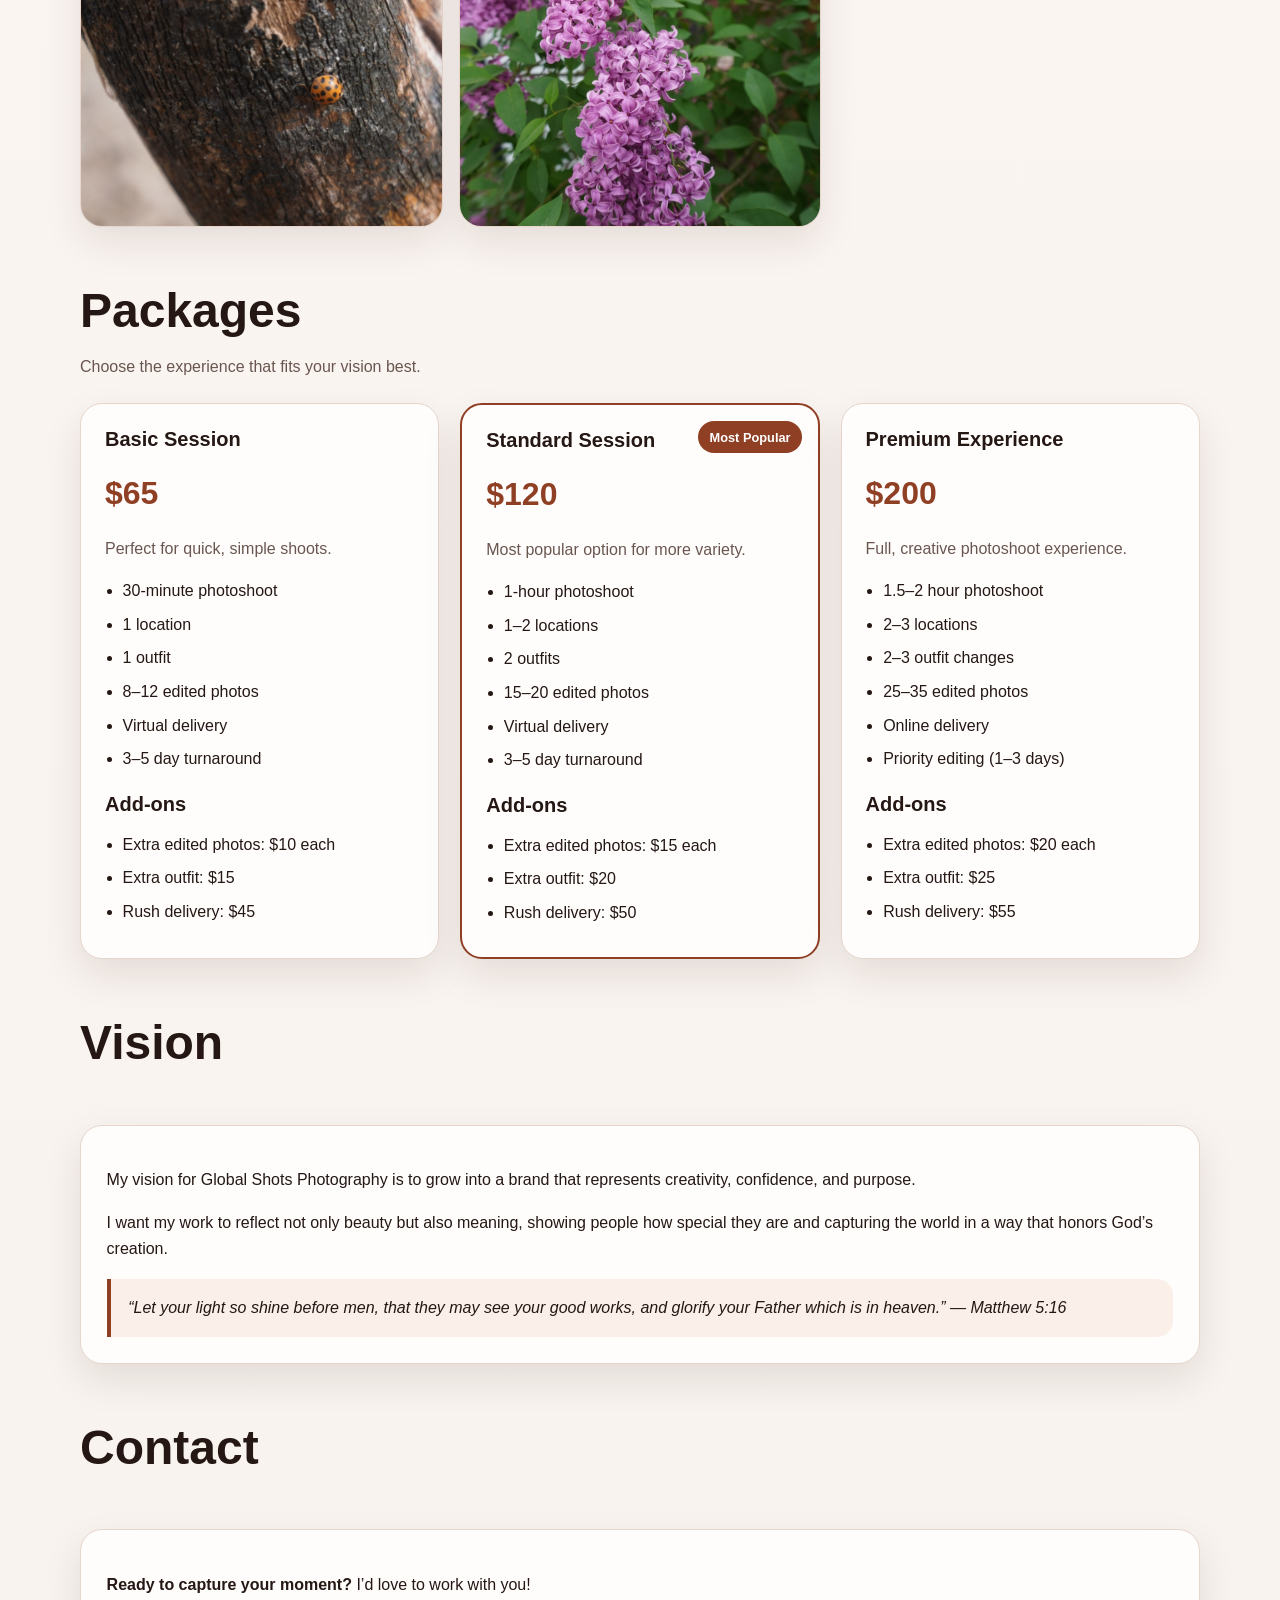
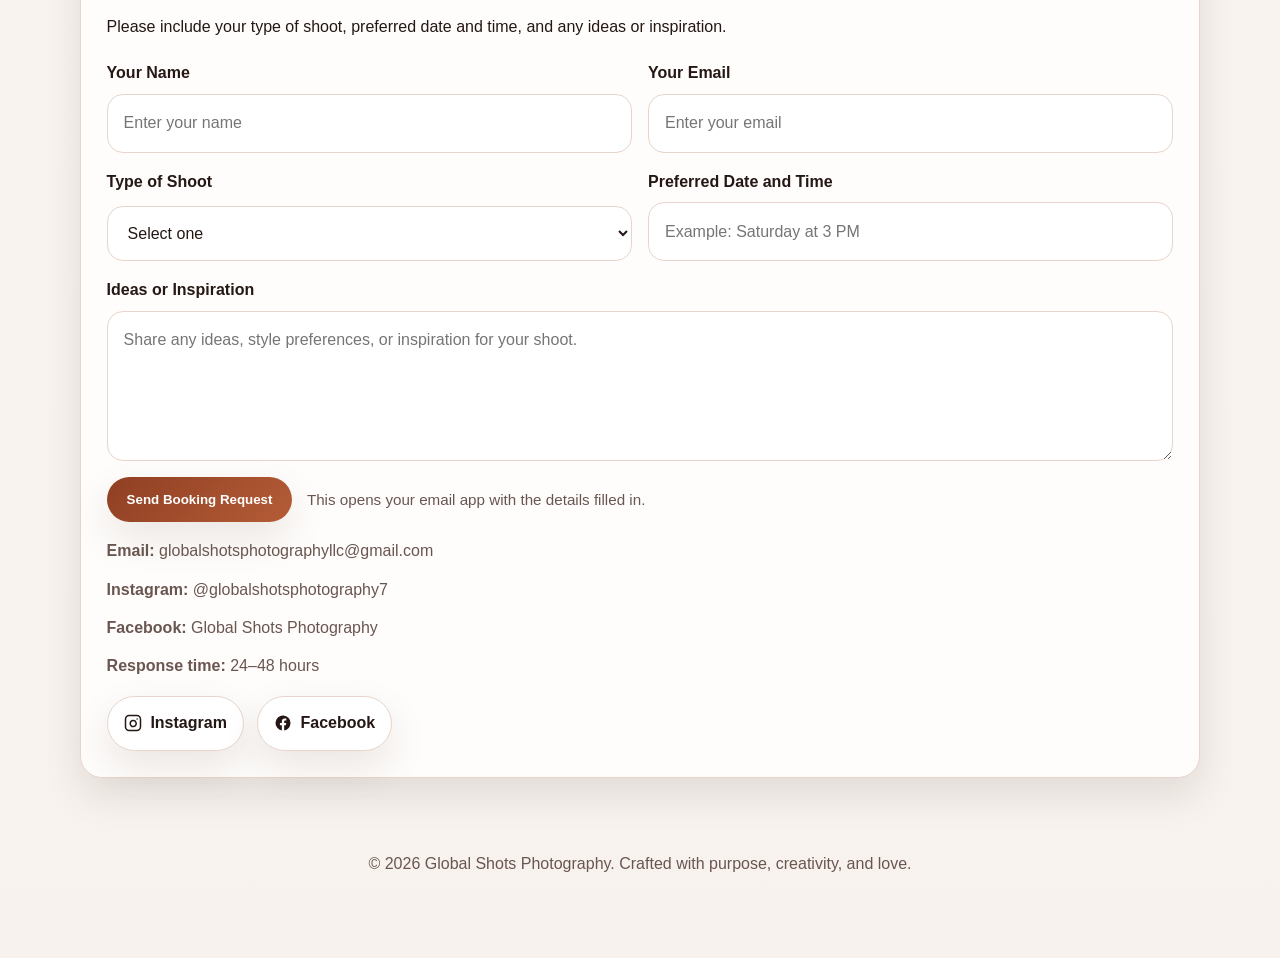
==== commit 3d6146c2: "Update photographer description in index.html" ====
--- a/index.html
+++ b/index.html
@@ -527,7 +527,7 @@
         </div>
         <div class="grid-2">
           <div class="card">
-            <p>I’m a 14-year-old photographer based in Detroit, Michigan, and the creator of Global Shots Photography.</p>
+            <p>I’m an up-and-coming photographer based in Detroit, Michigan, and the creator of Global Shots Photography.</p>
             <p>Photography started as something I loved, but it quickly became something deeper. I believe God created a beautiful world, and through my photos, I want to reflect that, whether it’s through people, nature, or everyday moments.</p>
           </div>
           <div class="card">
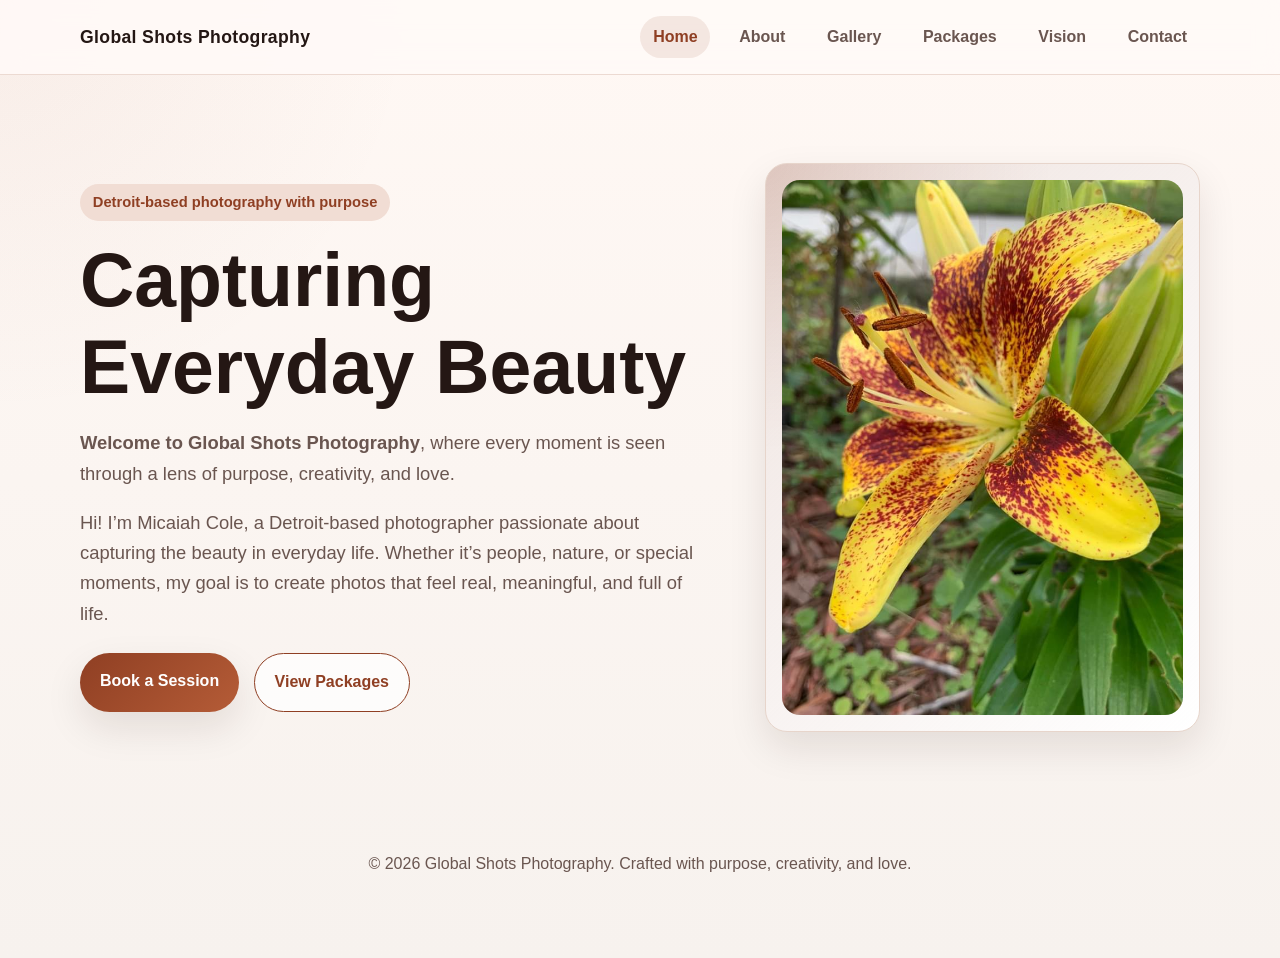
==== commit 253a4d36: "Refactor navigation and tab panel structure" ====
--- a/index.html
+++ b/index.html
@@ -91,6 +91,15 @@
     .nav-links a {
       color: var(--muted);
       font-weight: 600;
+      padding: 0.5rem 0.8rem;
+      border-radius: 999px;
+      transition: background 0.25s ease, color 0.25s ease;
+    }
+
+    .nav-links a.active,
+    .nav-links a:hover {
+      background: rgba(143, 63, 35, 0.10);
+      color: var(--accent);
     }
 
     .hero {
@@ -164,6 +173,15 @@
 
     section {
       padding: 2.4rem 0 1.1rem;
+    }
+
+    .tab-panel {
+      display: none;
+      min-height: calc(100vh - 180px);
+    }
+
+    .tab-panel.active {
+      display: block;
     }
 
     .section-head {
@@ -486,21 +504,20 @@
 <body>
   <header>
     <div class="container nav">
-      <a href="#home" class="brand">Global Shots Photography</a>
+      <a href="#" class="brand" data-tab-link="home">Global Shots Photography</a>
       <nav class="nav-links">
-        <a href="#about">About</a>
-        <a href="#why">Why I Started</a>
-        <a href="#different">What Makes Me Different</a>
-        <a href="#gallery">Gallery</a>
-        <a href="#packages">Packages</a>
-        <a href="#vision">Vision</a>
-        <a href="#contact">Contact</a>
+        <a href="#" data-tab-link="home">Home</a>
+        <a href="#" data-tab-link="about">About</a>
+        <a href="#" data-tab-link="gallery">Gallery</a>
+        <a href="#" data-tab-link="packages">Packages</a>
+        <a href="#" data-tab-link="vision">Vision</a>
+        <a href="#" data-tab-link="contact">Contact</a>
       </nav>
     </div>
   </header>
 
   <main>
-    <section class="hero reveal" id="home">
+    <section class="hero reveal tab-panel active" id="home">
       <div class="container hero-grid">
         <div>
           <span class="eyebrow">Detroit-based photography with purpose</span>
@@ -520,7 +537,7 @@
       </div>
     </section>
 
-    <section class="reveal" id="about">
+    <section class="reveal tab-panel" id="about">
       <div class="container">
         <div class="section-head">
           <h2>About Me</h2>
@@ -531,15 +548,11 @@
             <p>Photography started as something I loved, but it quickly became something deeper. I believe God created a beautiful world, and through my photos, I want to reflect that, whether it’s through people, nature, or everyday moments.</p>
           </div>
           <div class="card">
-            <p>As a young Black female photographer, I also want to create a space where people feel confident, comfortable, and truly seen. My goal is not just to take pictures, but to capture who you are in a genuine and uplifting way.</p>
+            <p>As a young Black female photographer, I want to create a space where people feel confident, comfortable, and truly seen. My goal is not just to take pictures, but to capture who you are in a genuine and uplifting way.</p>
           </div>
         </div>
-      </div>
-    </section>
-
-    <section class="reveal" id="why">
-      <div class="container">
-        <div class="section-head">
+
+        <div class="section-head" style="margin-top: 2rem;">
           <h2>Why I Started</h2>
         </div>
         <div class="card">
@@ -547,12 +560,8 @@
           <p>Photography allows me to capture moments that people can look back on forever, but it also allows me to show the beauty in the world around us, something I believe is a reflection of God’s creation.</p>
           <p>I wanted to create something that not only produces great photos but also makes people feel confident, appreciated, and valued.</p>
         </div>
-      </div>
-    </section>
-
-    <section class="reveal" id="different">
-      <div class="container">
-        <div class="section-head">
+
+        <div class="section-head" style="margin-top: 2rem;">
           <h2>What Makes Me Different</h2>
         </div>
         <div class="card">
@@ -567,7 +576,7 @@
       </div>
     </section>
 
-    <section class="reveal" id="gallery">
+    <section class="reveal tab-panel" id="gallery">
       <div class="container">
         <div class="section-head">
           <h2>Gallery</h2>
@@ -586,7 +595,7 @@
       </div>
     </section>
 
-    <section class="reveal" id="packages">
+    <section class="reveal tab-panel" id="packages">
       <div class="container">
         <div class="section-head">
           <h2>Packages</h2>
@@ -657,7 +666,7 @@
       </div>
     </section>
 
-    <section class="reveal" id="vision">
+    <section class="reveal tab-panel" id="vision">
       <div class="container vision-wrap">
         <div class="section-head">
           <h2>Vision</h2>
@@ -670,7 +679,7 @@
       </div>
     </section>
 
-    <section class="reveal" id="contact">
+    <section class="reveal tab-panel" id="contact">
       <div class="container contact-wrap">
         <div class="section-head">
           <h2>Contact</h2>
@@ -737,7 +746,7 @@
               </svg>
               Instagram
             </a>
-            <a class="social-link" href="#" aria-label="Facebook page link to be added later">
+            <a class="social-link" href="https://www.facebook.com/share/1Ca8NCjiod/?mibextid=wwXIfr" target="_blank" rel="noreferrer">
               <svg class="icon" viewBox="0 0 24 24" fill="currentColor" aria-hidden="true">
                 <path d="M22 12a10 10 0 1 0-11.56 9.88v-6.99H7.9V12h2.54V9.8c0-2.5 1.49-3.89 3.77-3.89 1.09 0 2.23.19 2.23.19v2.46h-1.26c-1.24 0-1.63.77-1.63 1.56V12h2.77l-.44 2.89h-2.33v6.99A10 10 0 0 0 22 12z"></path>
               </svg>
@@ -819,17 +828,34 @@
       }
     });
 
-    const revealItems = document.querySelectorAll('.reveal');
-    const revealObserver = new IntersectionObserver((entries) => {
-      entries.forEach((entry) => {
-        if (entry.isIntersecting) {
-          entry.target.classList.add('visible');
-          revealObserver.unobserve(entry.target);
-        }
+    const tabLinks = document.querySelectorAll('[data-tab-link]');
+    const tabPanels = document.querySelectorAll('.tab-panel');
+
+    function showTab(tabId) {
+      tabPanels.forEach((panel) => {
+        panel.classList.remove('active', 'visible');
       });
-    }, { threshold: 0.12 });
-
-    revealItems.forEach((item) => revealObserver.observe(item));
+
+      tabLinks.forEach((link) => {
+        link.classList.toggle('active', link.dataset.tabLink === tabId);
+      });
+
+      const targetPanel = document.getElementById(tabId);
+      if (targetPanel) {
+        targetPanel.classList.add('active');
+        window.scrollTo({ top: 0, behavior: 'smooth' });
+        requestAnimationFrame(() => targetPanel.classList.add('visible'));
+      }
+    }
+
+    tabLinks.forEach((link) => {
+      link.addEventListener('click', function (event) {
+        event.preventDefault();
+        showTab(this.dataset.tabLink);
+      });
+    });
+
+    showTab('home');
   </script>
 </body>
 </html>
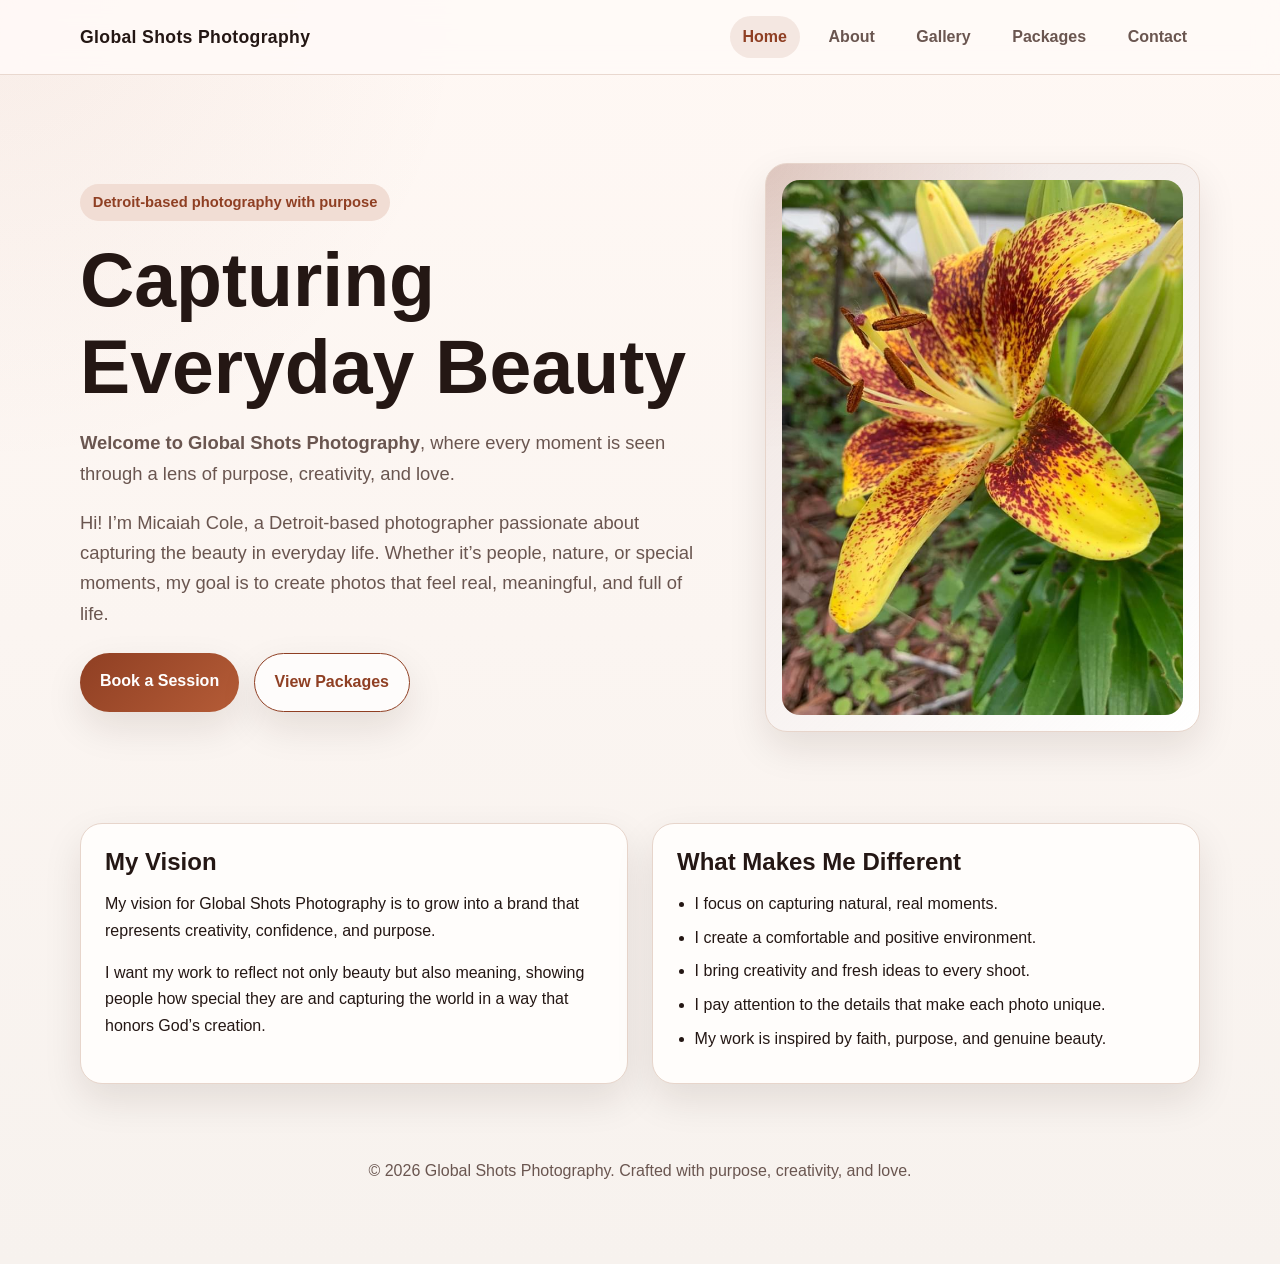
==== commit a08237a5: "Update index.html for improved structure and links" ====
--- a/index.html
+++ b/index.html
@@ -3,7 +3,7 @@
 <head>
   <meta charset="UTF-8" />
   <meta name="viewport" content="width=device-width, initial-scale=1.0" />
-  <title>Global Shots Photography</title>
+  <title>Global Shots Photography | Home</title>
   <meta name="description" content="Global Shots Photography by Micaiah Cole — capturing everyday beauty through purpose, creativity, and love." />
   <style>
     :root {
@@ -18,506 +18,70 @@
       --radius: 22px;
       --max: 1120px;
     }
-
     * { box-sizing: border-box; }
-    html { scroll-behavior: smooth; }
     body {
       margin: 0;
       font-family: Inter, Arial, Helvetica, sans-serif;
-      background:
-        radial-gradient(circle at top left, rgba(143, 63, 35, 0.06), transparent 26%),
-        linear-gradient(180deg, #fff8f4 0%, #f7f2ee 100%);
+      background: radial-gradient(circle at top left, rgba(143, 63, 35, 0.06), transparent 26%), linear-gradient(180deg, #fff8f4 0%, #f7f2ee 100%);
       color: var(--text);
       line-height: 1.65;
     }
-
     a { color: inherit; text-decoration: none; }
-    img { max-width: 100%; display: block; }
-
-    .container {
-      width: min(var(--max), calc(100% - 2rem));
-      margin: 0 auto;
+    .container { width: min(var(--max), calc(100% - 2rem)); margin: 0 auto; }
+    header {
+      position: sticky; top: 0; z-index: 20; backdrop-filter: blur(12px);
+      background: rgba(255, 250, 247, 0.88); border-bottom: 1px solid rgba(231, 213, 203, 0.9);
     }
-
-    .btn {
-      display: inline-block;
-      padding: 0.95rem 1.25rem;
-      border-radius: 999px;
-      background: linear-gradient(135deg, #8f3f23, #b55c37);
-      color: #fff;
-      font-weight: 700;
-      box-shadow: var(--shadow);
-      transition: transform 0.25s ease, opacity 0.25s ease, box-shadow 0.25s ease;
-    }
-
-    .btn:hover { transform: translateY(-3px); opacity: 0.97; box-shadow: 0 20px 40px rgba(42, 19, 11, 0.16); }
-    .btn.secondary {
-      background: rgba(255,255,255,0.75);
-      color: var(--accent);
-      border: 1px solid var(--accent);
-      box-shadow: none;
-    }
-
-    header {
-      position: sticky;
-      top: 0;
-      z-index: 20;
-      backdrop-filter: blur(12px);
-      background: rgba(255, 250, 247, 0.88);
-      border-bottom: 1px solid rgba(234, 216, 207, 0.9);
-    }
-
-    .nav {
-      display: flex;
-      align-items: center;
-      justify-content: space-between;
-      gap: 1rem;
-      padding: 1rem 0;
-    }
-
-    .brand {
-      font-size: 1.1rem;
-      font-weight: 800;
-      letter-spacing: 0.02em;
-    }
-
-    .nav-links {
-      display: flex;
-      flex-wrap: wrap;
-      gap: 1rem;
-      align-items: center;
-    }
-
-    .nav-links a {
-      color: var(--muted);
-      font-weight: 600;
-      padding: 0.5rem 0.8rem;
-      border-radius: 999px;
-      transition: background 0.25s ease, color 0.25s ease;
-    }
-
-    .nav-links a.active,
-    .nav-links a:hover {
-      background: rgba(143, 63, 35, 0.10);
-      color: var(--accent);
-    }
-
-    .hero {
-      padding: 5.5rem 0 3.25rem;
-    }
-
-    .hero-grid {
-      display: grid;
-      grid-template-columns: 1.2fr 0.8fr;
-      gap: 2rem;
-      align-items: center;
-    }
-
-    .eyebrow {
-      display: inline-block;
-      padding: 0.4rem 0.8rem;
-      background: var(--accent-soft);
-      color: var(--accent);
-      border-radius: 999px;
-      font-weight: 700;
-      margin-bottom: 1rem;
-      font-size: 0.92rem;
-    }
-
+    .nav { display: flex; align-items: center; justify-content: space-between; gap: 1rem; padding: 1rem 0; }
+    .brand { font-size: 1.1rem; font-weight: 800; letter-spacing: 0.02em; }
+    .nav-links { display: flex; flex-wrap: wrap; gap: 1rem; align-items: center; }
+    .nav-links a { color: var(--muted); font-weight: 600; padding: 0.5rem 0.8rem; border-radius: 999px; }
+    .nav-links a.active, .nav-links a:hover { background: rgba(143, 63, 35, 0.10); color: var(--accent); }
+    .hero { padding: 5.5rem 0 3.25rem; }
+    .hero-grid { display: grid; grid-template-columns: 1.2fr 0.8fr; gap: 2rem; align-items: center; }
+    .eyebrow { display: inline-block; padding: 0.4rem 0.8rem; background: var(--accent-soft); color: var(--accent); border-radius: 999px; font-weight: 700; margin-bottom: 1rem; font-size: 0.92rem; }
     h1, h2, h3 { line-height: 1.15; margin: 0 0 1rem; }
     h1 { font-size: clamp(2.6rem, 6vw, 4.7rem); }
-    h2 { font-size: clamp(1.9rem, 4vw, 3rem); }
-    h3 { font-size: 1.25rem; }
-
-    .lead {
-      font-size: 1.15rem;
-      color: var(--muted);
-      max-width: 60ch;
+    .lead { font-size: 1.15rem; color: var(--muted); max-width: 60ch; }
+    .hero-card, .card { background: var(--surface); border: 1px solid var(--border); border-radius: var(--radius); box-shadow: var(--shadow); }
+    .hero-card {
+      padding: 1rem; min-height: 340px; display: grid; place-items: center;
+      background: linear-gradient(135deg, rgba(143, 63, 35, 0.14), rgba(255,255,255,0.97)), radial-gradient(circle at top left, rgba(143, 63, 35, 0.18), transparent 40%), #fff;
     }
-
-    .hero-card,
-    .card,
-    .package,
-    .contact-card,
-    .vision-card {
-      background: var(--surface);
-      border: 1px solid var(--border);
-      border-radius: var(--radius);
-      box-shadow: var(--shadow);
+    .hero-card img { border-radius: 18px; width: 100%; height: 100%; object-fit: cover; }
+    .btn {
+      display: inline-block; padding: 0.95rem 1.25rem; border-radius: 999px;
+      background: linear-gradient(135deg, #8f3f23, #b55c37); color: #fff; font-weight: 700;
+      box-shadow: var(--shadow); transition: transform 0.25s ease;
     }
-
-    .hero-card {
-      padding: 1rem;
-      min-height: 340px;
-      display: grid;
-      place-items: center;
-      background:
-        linear-gradient(135deg, rgba(143, 63, 35, 0.14), rgba(255,255,255,0.97)),
-        radial-gradient(circle at top left, rgba(143, 63, 35, 0.18), transparent 40%),
-        #fff;
-    }
-
-    .photo-placeholder {
-      width: 100%;
-      height: 100%;
-      min-height: 300px;
-      border-radius: 18px;
-      border: 1px dashed var(--border);
-      display: grid;
-      place-items: center;
-      text-align: center;
-      color: var(--muted);
-      padding: 2rem;
-      background: rgba(243, 221, 211, 0.35);
-    }
-
-    section {
-      padding: 2.4rem 0 1.1rem;
-    }
-
-    .tab-panel {
-      display: none;
-      min-height: calc(100vh - 180px);
-    }
-
-    .tab-panel.active {
-      display: block;
-    }
-
-    .section-head {
-      margin-bottom: 1.4rem;
-    }
-
-    .grid-2 {
-      display: grid;
-      grid-template-columns: repeat(2, minmax(0, 1fr));
-      gap: 1.5rem;
-    }
-
-    .card {
-      padding: 1.5rem;
-    }
-
-    .bullets {
-      padding-left: 1.1rem;
-      margin: 0.8rem 0 0;
-    }
-
+    .btn:hover { transform: translateY(-3px); }
+    .btn.secondary { background: rgba(255,255,255,0.75); color: var(--accent); border: 1px solid var(--accent); }
+    section { padding: 2.4rem 0 1.1rem; }
+    .grid-2 { display: grid; grid-template-columns: repeat(2, minmax(0, 1fr)); gap: 1.5rem; }
+    .card { padding: 1.5rem; }
+    .bullets { padding-left: 1.1rem; margin: 0.8rem 0 0; }
     .bullets li { margin: 0.45rem 0; }
-
-    .packages {
-      display: grid;
-      grid-template-columns: repeat(3, minmax(0, 1fr));
-      gap: 1.3rem;
-      align-items: stretch;
-    }
-
-    .package {
-      padding: 1.5rem;
-      position: relative;
-    }
-
-    .package.popular {
-      border: 2px solid var(--accent);
-      transform: translateY(-4px);
-    }
-
-    .tag {
-      position: absolute;
-      top: 1rem;
-      right: 1rem;
-      background: var(--accent);
-      color: #fff;
-      padding: 0.35rem 0.7rem;
-      border-radius: 999px;
-      font-size: 0.8rem;
-      font-weight: 800;
-    }
-
-    .price {
-      font-size: 2rem;
-      font-weight: 800;
-      color: var(--accent);
-      margin: 0.4rem 0 1rem;
-    }
-
-    .muted { color: var(--muted); }
-
-    .contact-wrap,
-    .vision-wrap {
-      display: grid;
-      grid-template-columns: 1fr;
-      gap: 1rem;
-    }
-
-    .gallery-grid {
-      display: grid;
-      grid-template-columns: repeat(3, minmax(0, 1fr));
-      gap: 1rem;
-    }
-
-    .gallery-item {
-      background: var(--surface);
-      border: 1px solid var(--border);
-      border-radius: var(--radius);
-      box-shadow: var(--shadow);
-      overflow: hidden;
-      transition: transform 0.25s ease, box-shadow 0.25s ease;
-      cursor: pointer;
-    }
-
-    .gallery-item:hover {
-      transform: translateY(-6px);
-      box-shadow: 0 18px 36px rgba(62, 29, 17, 0.14);
-    }
-
-    .gallery-photo {
-      aspect-ratio: 4 / 5;
-      display: grid;
-      place-items: center;
-      text-align: center;
-      padding: 0;
-      color: var(--muted);
-      background:
-        linear-gradient(135deg, rgba(166, 75, 42, 0.10), rgba(255,255,255,0.92)),
-        rgba(243, 221, 211, 0.35);
-      overflow: hidden;
-    }
-
-    .gallery-photo img {
-      width: 100%;
-      height: 100%;
-      object-fit: cover;
-      transition: transform 0.35s ease, filter 0.35s ease;
-      display: block;
-    }
-
-    .gallery-item:hover .gallery-photo img {
-      transform: scale(1.04);
-      filter: brightness(1.03);
-    }
-
-    .gallery-caption {
-      padding: 1rem 1rem 1.15rem;
-      color: var(--muted);
-      font-size: 0.96rem;
-    }
-
-    .contact-form {
-      display: grid;
-      gap: 1rem;
-      margin-top: 1.25rem;
-    }
-
-    .form-grid {
-      display: grid;
-      grid-template-columns: repeat(2, minmax(0, 1fr));
-      gap: 1rem;
-    }
-
-    .field {
-      display: grid;
-      gap: 0.45rem;
-    }
-
-    .field label {
-      font-weight: 700;
-      color: var(--text);
-    }
-
-    .field input,
-    .field textarea,
-    .field select {
-      width: 100%;
-      padding: 0.95rem 1rem;
-      border-radius: 16px;
-      border: 1px solid var(--border);
-      background: #fff;
-      color: var(--text);
-      font: inherit;
-    }
-
-    .field textarea {
-      min-height: 150px;
-      resize: vertical;
-    }
-
-    .form-note {
-      color: var(--muted);
-      font-size: 0.95rem;
-    }
-
-    .contact-card,
-    .vision-card {
-      padding: 1.6rem;
-    }
-
-    .contact-list {
-      list-style: none;
-      padding: 0;
-      margin: 1rem 0 0;
-    }
-
-    .contact-list li {
-      margin: 0.75rem 0;
-      color: var(--muted);
-    }
-
-    .quote {
-      margin-top: 1rem;
-      padding: 1rem 1.1rem;
-      border-left: 4px solid var(--accent);
-      background: rgba(243, 221, 211, 0.45);
-      border-radius: 0 16px 16px 0;
-      color: var(--text);
-      font-style: italic;
-    }
-
-    .lightbox {
-      position: fixed;
-      inset: 0;
-      background: rgba(20, 12, 9, 0.88);
-      display: none;
-      align-items: center;
-      justify-content: center;
-      padding: 1.25rem;
-      z-index: 100;
-    }
-
-    .lightbox.open {
-      display: flex;
-    }
-
-    .lightbox-inner {
-      position: relative;
-      width: min(980px, 100%);
-    }
-
-    .lightbox img {
-      width: 100%;
-      max-height: 85vh;
-      object-fit: contain;
-      border-radius: 20px;
-      background: #fff;
-    }
-
-    .lightbox-close {
-      position: absolute;
-      top: -0.75rem;
-      right: -0.25rem;
-      width: 44px;
-      height: 44px;
-      border: none;
-      border-radius: 999px;
-      background: #fff;
-      color: var(--text);
-      font-size: 1.4rem;
-      cursor: pointer;
-      box-shadow: var(--shadow);
-    }
-
-    footer {
-      padding: 2.5rem 0 4rem;
-      color: var(--muted);
-      text-align: center;
-    }
-
-    .social-row {
-      display: flex;
-      flex-wrap: wrap;
-      gap: 0.8rem;
-      margin-top: 1rem;
-    }
-
-    .social-link {
-      display: inline-flex;
-      align-items: center;
-      gap: 0.55rem;
-      padding: 0.85rem 1rem;
-      border-radius: 999px;
-      border: 1px solid var(--border);
-      background: #fff;
-      color: var(--text);
-      font-weight: 700;
-      box-shadow: var(--shadow);
-      transition: transform 0.25s ease, box-shadow 0.25s ease;
-    }
-
-    .social-link:hover {
-      transform: translateY(-3px);
-      box-shadow: 0 18px 36px rgba(42, 19, 11, 0.14);
-    }
-
-    .icon {
-      width: 18px;
-      height: 18px;
-      display: inline-block;
-      flex: 0 0 18px;
-    }
-
-    .reveal {
-      opacity: 0;
-      transform: translateY(22px);
-      transition: opacity 0.7s ease, transform 0.7s ease;
-    }
-
-    .reveal.visible {
-      opacity: 1;
-      transform: translateY(0);
-    }
-
-    @media (max-width: 920px) {
-      .hero-grid,
-      .grid-2,
-      .packages,
-      .gallery-grid,
-      .form-grid {
-        grid-template-columns: 1fr;
-      }
-
-      .package.popular {
-        transform: none;
-      }
-    }
-
-      .package.popular {
-        transform: none;
-      }
-    }
-
-    @media (max-width: 640px) {
-      .nav {
-        flex-direction: column;
-        align-items: flex-start;
-      }
-
-      .nav-links {
-        gap: 0.8rem;
-      }
-
-      .hero {
-        padding-top: 3rem;
-      }
-    }
+    footer { padding: 2.5rem 0 4rem; color: var(--muted); text-align: center; }
+    @media (max-width: 920px) { .hero-grid, .grid-2 { grid-template-columns: 1fr; } }
+    @media (max-width: 640px) { .nav { flex-direction: column; align-items: flex-start; } .hero { padding-top: 3rem; } }
   </style>
 </head>
 <body>
   <header>
     <div class="container nav">
-      <a href="#" class="brand" data-tab-link="home">Global Shots Photography</a>
+      <a href="index.html" class="brand">Global Shots Photography</a>
       <nav class="nav-links">
-        <a href="#" data-tab-link="home">Home</a>
-        <a href="#" data-tab-link="about">About</a>
-        <a href="#" data-tab-link="gallery">Gallery</a>
-        <a href="#" data-tab-link="packages">Packages</a>
-        <a href="#" data-tab-link="vision">Vision</a>
-        <a href="#" data-tab-link="contact">Contact</a>
+        <a class="active" href="index.html">Home</a>
+        <a href="about.html">About</a>
+        <a href="gallery.html">Gallery</a>
+        <a href="packages.html">Packages</a>
+        <a href="contact.html">Contact</a>
       </nav>
     </div>
   </header>
 
   <main>
-    <section class="hero reveal tab-panel active" id="home">
+    <section class="hero">
       <div class="container hero-grid">
         <div>
           <span class="eyebrow">Detroit-based photography with purpose</span>
@@ -525,46 +89,25 @@
           <p class="lead"><strong>Welcome to Global Shots Photography</strong>, where every moment is seen through a lens of purpose, creativity, and love.</p>
           <p class="lead">Hi! I’m Micaiah Cole, a Detroit-based photographer passionate about capturing the beauty in everyday life. Whether it’s people, nature, or special moments, my goal is to create photos that feel real, meaningful, and full of life.</p>
           <div style="display:flex; gap:0.9rem; flex-wrap:wrap; margin-top:1.5rem;">
-            <a class="btn" href="#contact">Book a Session</a>
-            <a class="btn secondary" href="#packages">View Packages</a>
+            <a class="btn" href="contact.html">Book a Session</a>
+            <a class="btn secondary" href="packages.html">View Packages</a>
           </div>
         </div>
         <div class="hero-card">
-          <img src="images/hero.jpg" alt="Micaiah Cole Photography" style="border-radius:18px; width:100%; height:100%; object-fit:cover;">
-        </div>
-      </div>
+          <img src="images/hero.jpg" alt="Micaiah Cole Photography">
         </div>
       </div>
     </section>
 
-    <section class="reveal tab-panel" id="about">
-      <div class="container">
-        <div class="section-head">
-          <h2>About Me</h2>
-        </div>
-        <div class="grid-2">
-          <div class="card">
-            <p>I’m an up-and-coming photographer based in Detroit, Michigan, and the creator of Global Shots Photography.</p>
-            <p>Photography started as something I loved, but it quickly became something deeper. I believe God created a beautiful world, and through my photos, I want to reflect that, whether it’s through people, nature, or everyday moments.</p>
-          </div>
-          <div class="card">
-            <p>As a young Black female photographer, I want to create a space where people feel confident, comfortable, and truly seen. My goal is not just to take pictures, but to capture who you are in a genuine and uplifting way.</p>
-          </div>
-        </div>
-
-        <div class="section-head" style="margin-top: 2rem;">
-          <h2>Why I Started</h2>
+    <section>
+      <div class="container grid-2">
+        <div class="card">
+          <h2>My Vision</h2>
+          <p>My vision for Global Shots Photography is to grow into a brand that represents creativity, confidence, and purpose.</p>
+          <p>I want my work to reflect not only beauty but also meaning, showing people how special they are and capturing the world in a way that honors God’s creation.</p>
         </div>
         <div class="card">
-          <p>I started Global Shots Photography because I wanted to turn my passion into something meaningful.</p>
-          <p>Photography allows me to capture moments that people can look back on forever, but it also allows me to show the beauty in the world around us, something I believe is a reflection of God’s creation.</p>
-          <p>I wanted to create something that not only produces great photos but also makes people feel confident, appreciated, and valued.</p>
-        </div>
-
-        <div class="section-head" style="margin-top: 2rem;">
           <h2>What Makes Me Different</h2>
-        </div>
-        <div class="card">
           <ul class="bullets">
             <li>I focus on capturing natural, real moments.</li>
             <li>I create a comfortable and positive environment.</li>
@@ -572,187 +115,6 @@
             <li>I pay attention to the details that make each photo unique.</li>
             <li>My work is inspired by faith, purpose, and genuine beauty.</li>
           </ul>
-        </div>
-      </div>
-    </section>
-
-    <section class="reveal tab-panel" id="gallery">
-      <div class="container">
-        <div class="section-head">
-          <h2>Gallery</h2>
-          <p class="muted">A look at my recent work.</p>
-        </div>
-        <div class="gallery-grid">
-          <div class="gallery-item" data-image="images/gallery-1.jpg" data-alt="Photo 1"><div class="gallery-photo"><img src="images/gallery-1.jpg" alt="Photo 1"></div></div>
-          <div class="gallery-item" data-image="images/gallery-2.jpg" data-alt="Photo 2"><div class="gallery-photo"><img src="images/gallery-2.jpg" alt="Photo 2"></div></div>
-          <div class="gallery-item" data-image="images/gallery-3.jpg" data-alt="Photo 3"><div class="gallery-photo"><img src="images/gallery-3.jpg" alt="Photo 3"></div></div>
-          <div class="gallery-item" data-image="images/gallery-4.jpg" data-alt="Photo 4"><div class="gallery-photo"><img src="images/gallery-4.jpg" alt="Photo 4"></div></div>
-          <div class="gallery-item" data-image="images/gallery-5.jpg" data-alt="Photo 5"><div class="gallery-photo"><img src="images/gallery-5.jpg" alt="Photo 5"></div></div>
-          <div class="gallery-item" data-image="images/gallery-6.jpg" data-alt="Photo 6"><div class="gallery-photo"><img src="images/gallery-6.jpg" alt="Photo 6"></div></div>
-          <div class="gallery-item" data-image="images/gallery-7.jpg" data-alt="Photo 7"><div class="gallery-photo"><img src="images/gallery-7.jpg" alt="Photo 7"></div></div>
-          <div class="gallery-item" data-image="images/gallery-8.jpg" data-alt="Photo 8"><div class="gallery-photo"><img src="images/gallery-8.jpg" alt="Photo 8"></div></div>
-        </div>
-      </div>
-    </section>
-
-    <section class="reveal tab-panel" id="packages">
-      <div class="container">
-        <div class="section-head">
-          <h2>Packages</h2>
-          <p class="muted">Choose the experience that fits your vision best.</p>
-        </div>
-        <div class="packages">
-          <article class="package">
-            <h3>Basic Session</h3>
-            <div class="price">$65</div>
-            <p class="muted">Perfect for quick, simple shoots.</p>
-            <ul class="bullets">
-              <li>30-minute photoshoot</li>
-              <li>1 location</li>
-              <li>1 outfit</li>
-              <li>8–12 edited photos</li>
-              <li>Virtual delivery</li>
-              <li>3–5 day turnaround</li>
-            </ul>
-            <h3 style="margin-top:1.25rem;">Add-ons</h3>
-            <ul class="bullets">
-              <li>Extra edited photos: $10 each</li>
-              <li>Extra outfit: $15</li>
-              <li>Rush delivery: $45</li>
-            </ul>
-          </article>
-
-          <article class="package popular">
-            <span class="tag">Most Popular</span>
-            <h3>Standard Session</h3>
-            <div class="price">$120</div>
-            <p class="muted">Most popular option for more variety.</p>
-            <ul class="bullets">
-              <li>1-hour photoshoot</li>
-              <li>1–2 locations</li>
-              <li>2 outfits</li>
-              <li>15–20 edited photos</li>
-              <li>Virtual delivery</li>
-              <li>3–5 day turnaround</li>
-            </ul>
-            <h3 style="margin-top:1.25rem;">Add-ons</h3>
-            <ul class="bullets">
-              <li>Extra edited photos: $15 each</li>
-              <li>Extra outfit: $20</li>
-              <li>Rush delivery: $50</li>
-            </ul>
-          </article>
-
-          <article class="package">
-            <h3>Premium Experience</h3>
-            <div class="price">$200</div>
-            <p class="muted">Full, creative photoshoot experience.</p>
-            <ul class="bullets">
-              <li>1.5–2 hour photoshoot</li>
-              <li>2–3 locations</li>
-              <li>2–3 outfit changes</li>
-              <li>25–35 edited photos</li>
-              <li>Online delivery</li>
-              <li>Priority editing (1–3 days)</li>
-            </ul>
-            <h3 style="margin-top:1.25rem;">Add-ons</h3>
-            <ul class="bullets">
-              <li>Extra edited photos: $20 each</li>
-              <li>Extra outfit: $25</li>
-              <li>Rush delivery: $55</li>
-            </ul>
-          </article>
-        </div>
-      </div>
-    </section>
-
-    <section class="reveal tab-panel" id="vision">
-      <div class="container vision-wrap">
-        <div class="section-head">
-          <h2>Vision</h2>
-        </div>
-        <div class="vision-card">
-          <p>My vision for Global Shots Photography is to grow into a brand that represents creativity, confidence, and purpose.</p>
-          <p>I want my work to reflect not only beauty but also meaning, showing people how special they are and capturing the world in a way that honors God’s creation.</p>
-          <div class="quote">“Let your light so shine before men, that they may see your good works, and glorify your Father which is in heaven.” — Matthew 5:16</div>
-        </div>
-      </div>
-    </section>
-
-    <section class="reveal tab-panel" id="contact">
-      <div class="container contact-wrap">
-        <div class="section-head">
-          <h2>Contact</h2>
-        </div>
-        <div class="contact-card">
-          <p><strong>Ready to capture your moment?</strong> I’d love to work with you!</p>
-          <p>Please include your type of shoot, preferred date and time, and any ideas or inspiration.</p>
-
-          <form class="contact-form" id="contactForm">
-            <div class="form-grid">
-              <div class="field">
-                <label for="name">Your Name</label>
-                <input id="name" name="name" type="text" placeholder="Enter your name" required />
-              </div>
-              <div class="field">
-                <label for="email">Your Email</label>
-                <input id="email" name="email" type="email" placeholder="Enter your email" required />
-              </div>
-            </div>
-
-            <div class="form-grid">
-              <div class="field">
-                <label for="shootType">Type of Shoot</label>
-                <select id="shootType" name="shootType" required>
-                  <option value="">Select one</option>
-                  <option>Portrait</option>
-                  <option>Family</option>
-                  <option>Graduation</option>
-                  <option>Event</option>
-                  <option>Outdoor / Nature</option>
-                  <option>Other</option>
-                </select>
-              </div>
-              <div class="field">
-                <label for="datetime">Preferred Date and Time</label>
-                <input id="datetime" name="datetime" type="text" placeholder="Example: Saturday at 3 PM" required />
-              </div>
-            </div>
-
-            <div class="field">
-              <label for="ideas">Ideas or Inspiration</label>
-              <textarea id="ideas" name="ideas" placeholder="Share any ideas, style preferences, or inspiration for your shoot."></textarea>
-            </div>
-
-            <div style="display:flex; gap:0.9rem; flex-wrap:wrap; align-items:center;">
-              <button type="submit" class="btn" style="border:none; cursor:pointer;">Send Booking Request</button>
-              <span class="form-note">This opens your email app with the details filled in.</span>
-            </div>
-          </form>
-
-          <ul class="contact-list">
-            <li><strong>Email:</strong> <a href="mailto:globalshotsphotographyllc@gmail.com">globalshotsphotographyllc@gmail.com</a></li>
-            <li><strong>Instagram:</strong> <a href="https://instagram.com/globalshotsphotography7" target="_blank" rel="noreferrer">@globalshotsphotography7</a></li>
-            <li><strong>Facebook:</strong> Global Shots Photography</li>
-            <li><strong>Response time:</strong> 24–48 hours</li>
-          </ul>
-
-          <div class="social-row">
-            <a class="social-link" href="https://instagram.com/globalshotsphotography7" target="_blank" rel="noreferrer">
-              <svg class="icon" viewBox="0 0 24 24" fill="none" stroke="currentColor" stroke-width="2" stroke-linecap="round" stroke-linejoin="round" aria-hidden="true">
-                <rect x="2" y="2" width="20" height="20" rx="5" ry="5"></rect>
-                <path d="M16 11.37a4 4 0 1 1-7.75 1.26 4 4 0 0 1 7.75-1.26z"></path>
-                <line x1="17.5" y1="6.5" x2="17.51" y2="6.5"></line>
-              </svg>
-              Instagram
-            </a>
-            <a class="social-link" href="https://www.facebook.com/share/1Ca8NCjiod/?mibextid=wwXIfr" target="_blank" rel="noreferrer">
-              <svg class="icon" viewBox="0 0 24 24" fill="currentColor" aria-hidden="true">
-                <path d="M22 12a10 10 0 1 0-11.56 9.88v-6.99H7.9V12h2.54V9.8c0-2.5 1.49-3.89 3.77-3.89 1.09 0 2.23.19 2.23.19v2.46h-1.26c-1.24 0-1.63.77-1.63 1.56V12h2.77l-.44 2.89h-2.33v6.99A10 10 0 0 0 22 12z"></path>
-              </svg>
-              Facebook
-            </a>
-          </div>
         </div>
       </div>
     </section>
@@ -764,98 +126,6 @@
     </div>
   </footer>
 
-  <div class="lightbox" id="lightbox" aria-hidden="true">
-    <div class="lightbox-inner">
-      <button class="lightbox-close" id="lightboxClose" aria-label="Close image">×</button>
-      <img id="lightboxImage" src="" alt="Expanded gallery image">
-    </div>
-  </div>
-
-  <script>
-    document.getElementById('year').textContent = new Date().getFullYear();
-
-    const form = document.getElementById('contactForm');
-    form.addEventListener('submit', function (event) {
-      event.preventDefault();
-      const name = document.getElementById('name').value.trim();
-      const email = document.getElementById('email').value.trim();
-      const shootType = document.getElementById('shootType').value.trim();
-      const datetime = document.getElementById('datetime').value.trim();
-      const ideas = document.getElementById('ideas').value.trim();
-
-      const subject = encodeURIComponent('Booking Request - ' + shootType);
-      const body = encodeURIComponent(
-        'Hello Global Shots Photography,%0D%0A%0D%0A' +
-        'My name is ' + name + '.%0D%0A' +
-        'My email is ' + email + '.%0D%0A' +
-        'Type of shoot: ' + shootType + '%0D%0A' +
-        'Preferred date/time: ' + datetime + '%0D%0A' +
-        'Ideas or inspiration: ' + ideas + '%0D%0A%0D%0A' +
-        'Thank you!'
-      );
-
-      window.location.href = 'mailto:globalshotsphotographyllc@gmail.com?subject=' + subject + '&body=' + body;
-    });
-
-    const lightbox = document.getElementById('lightbox');
-    const lightboxImage = document.getElementById('lightboxImage');
-    const lightboxClose = document.getElementById('lightboxClose');
-    const galleryItems = document.querySelectorAll('.gallery-item');
-
-    galleryItems.forEach((item) => {
-      item.addEventListener('click', function () {
-        lightboxImage.src = this.dataset.image;
-        lightboxImage.alt = this.dataset.alt || 'Expanded gallery image';
-        lightbox.classList.add('open');
-        lightbox.setAttribute('aria-hidden', 'false');
-      });
-    });
-
-    function closeLightbox() {
-      lightbox.classList.remove('open');
-      lightbox.setAttribute('aria-hidden', 'true');
-      lightboxImage.src = '';
-    }
-
-    lightboxClose.addEventListener('click', closeLightbox);
-    lightbox.addEventListener('click', function (event) {
-      if (event.target === lightbox) closeLightbox();
-    });
-
-    document.addEventListener('keydown', function (event) {
-      if (event.key === 'Escape' && lightbox.classList.contains('open')) {
-        closeLightbox();
-      }
-    });
-
-    const tabLinks = document.querySelectorAll('[data-tab-link]');
-    const tabPanels = document.querySelectorAll('.tab-panel');
-
-    function showTab(tabId) {
-      tabPanels.forEach((panel) => {
-        panel.classList.remove('active', 'visible');
-      });
-
-      tabLinks.forEach((link) => {
-        link.classList.toggle('active', link.dataset.tabLink === tabId);
-      });
-
-      const targetPanel = document.getElementById(tabId);
-      if (targetPanel) {
-        targetPanel.classList.add('active');
-        window.scrollTo({ top: 0, behavior: 'smooth' });
-        requestAnimationFrame(() => targetPanel.classList.add('visible'));
-      }
-    }
-
-    tabLinks.forEach((link) => {
-      link.addEventListener('click', function (event) {
-        event.preventDefault();
-        showTab(this.dataset.tabLink);
-      });
-    });
-
-    showTab('home');
-  </script>
+  <script>document.getElementById('year').textContent = new Date().getFullYear();</script>
 </body>
 </html>
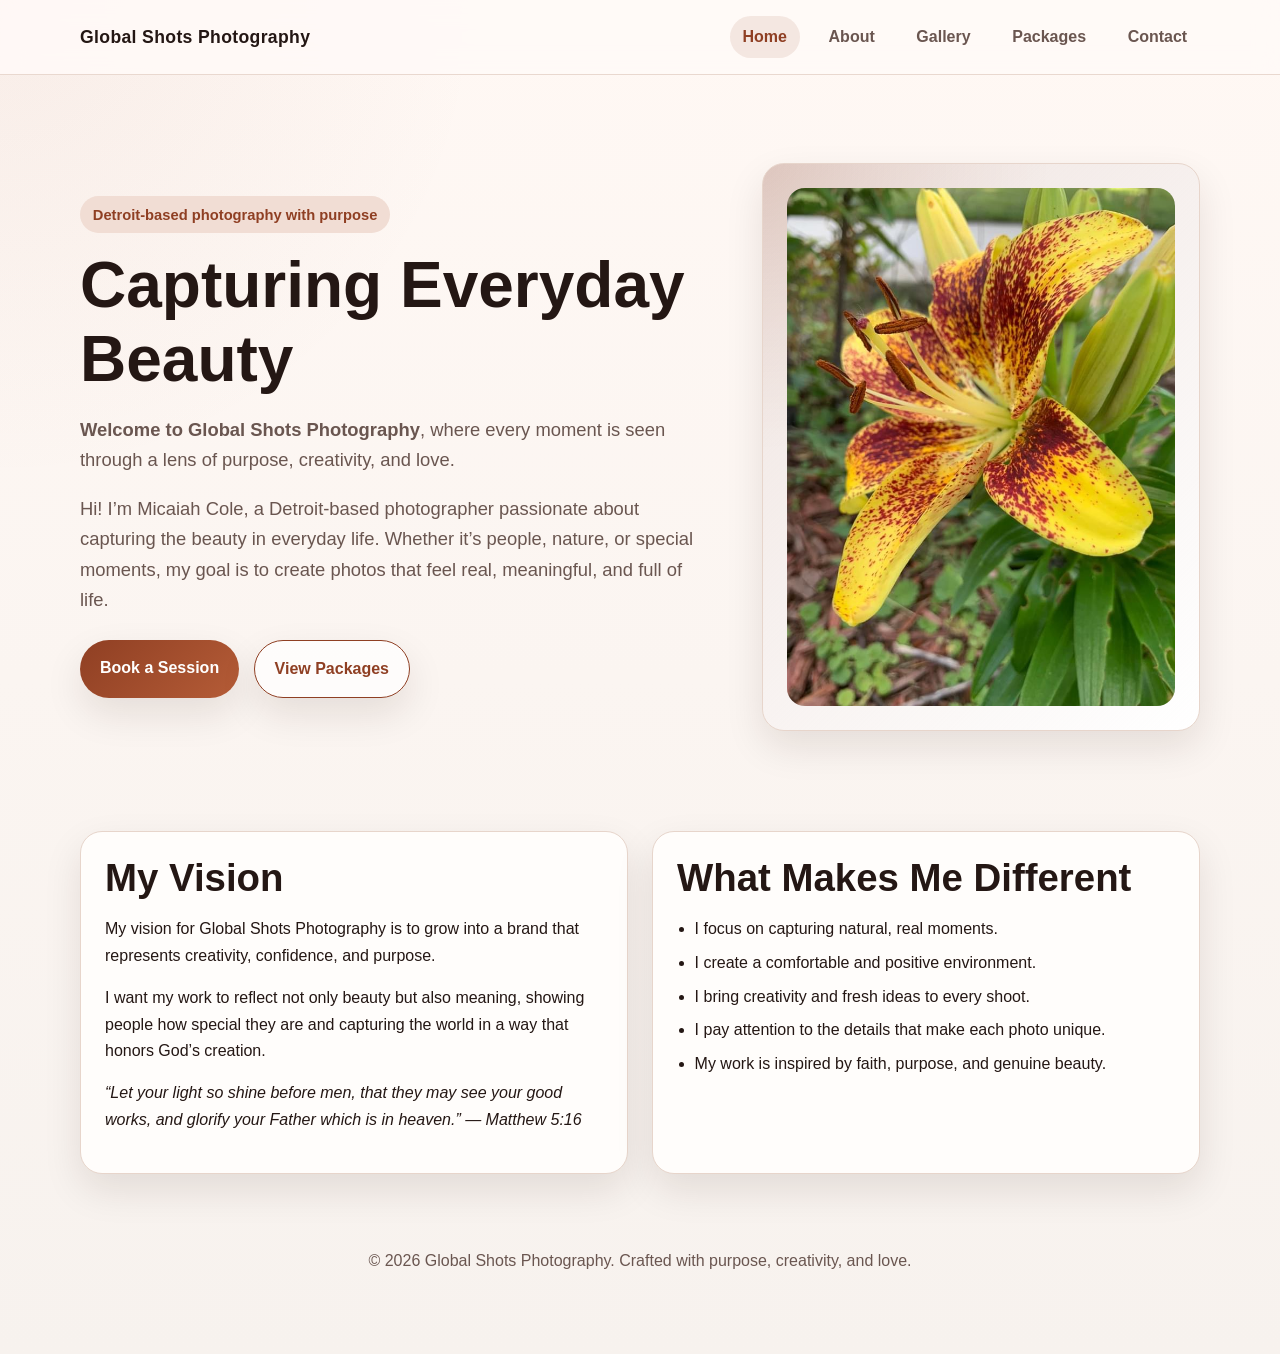
==== commit fdbd5576: "Refactor HTML head section and update image alt text Updated meta tags for charset and viewport. Add" ====
--- a/index.html
+++ b/index.html
@@ -1,70 +1,11 @@
 <!DOCTYPE html>
 <html lang="en">
 <head>
-  <meta charset="UTF-8" />
-  <meta name="viewport" content="width=device-width, initial-scale=1.0" />
+  <meta charset="UTF-8">
+  <meta name="viewport" content="width=device-width, initial-scale=1.0">
   <title>Global Shots Photography | Home</title>
-  <meta name="description" content="Global Shots Photography by Micaiah Cole — capturing everyday beauty through purpose, creativity, and love." />
-  <style>
-    :root {
-      --bg: #f7f2ee;
-      --surface: #fffdfb;
-      --text: #241714;
-      --muted: #6a5650;
-      --accent: #8f3f23;
-      --accent-soft: #f1ddd4;
-      --border: #e7d5cb;
-      --shadow: 0 16px 38px rgba(42, 19, 11, 0.10);
-      --radius: 22px;
-      --max: 1120px;
-    }
-    * { box-sizing: border-box; }
-    body {
-      margin: 0;
-      font-family: Inter, Arial, Helvetica, sans-serif;
-      background: radial-gradient(circle at top left, rgba(143, 63, 35, 0.06), transparent 26%), linear-gradient(180deg, #fff8f4 0%, #f7f2ee 100%);
-      color: var(--text);
-      line-height: 1.65;
-    }
-    a { color: inherit; text-decoration: none; }
-    .container { width: min(var(--max), calc(100% - 2rem)); margin: 0 auto; }
-    header {
-      position: sticky; top: 0; z-index: 20; backdrop-filter: blur(12px);
-      background: rgba(255, 250, 247, 0.88); border-bottom: 1px solid rgba(231, 213, 203, 0.9);
-    }
-    .nav { display: flex; align-items: center; justify-content: space-between; gap: 1rem; padding: 1rem 0; }
-    .brand { font-size: 1.1rem; font-weight: 800; letter-spacing: 0.02em; }
-    .nav-links { display: flex; flex-wrap: wrap; gap: 1rem; align-items: center; }
-    .nav-links a { color: var(--muted); font-weight: 600; padding: 0.5rem 0.8rem; border-radius: 999px; }
-    .nav-links a.active, .nav-links a:hover { background: rgba(143, 63, 35, 0.10); color: var(--accent); }
-    .hero { padding: 5.5rem 0 3.25rem; }
-    .hero-grid { display: grid; grid-template-columns: 1.2fr 0.8fr; gap: 2rem; align-items: center; }
-    .eyebrow { display: inline-block; padding: 0.4rem 0.8rem; background: var(--accent-soft); color: var(--accent); border-radius: 999px; font-weight: 700; margin-bottom: 1rem; font-size: 0.92rem; }
-    h1, h2, h3 { line-height: 1.15; margin: 0 0 1rem; }
-    h1 { font-size: clamp(2.6rem, 6vw, 4.7rem); }
-    .lead { font-size: 1.15rem; color: var(--muted); max-width: 60ch; }
-    .hero-card, .card { background: var(--surface); border: 1px solid var(--border); border-radius: var(--radius); box-shadow: var(--shadow); }
-    .hero-card {
-      padding: 1rem; min-height: 340px; display: grid; place-items: center;
-      background: linear-gradient(135deg, rgba(143, 63, 35, 0.14), rgba(255,255,255,0.97)), radial-gradient(circle at top left, rgba(143, 63, 35, 0.18), transparent 40%), #fff;
-    }
-    .hero-card img { border-radius: 18px; width: 100%; height: 100%; object-fit: cover; }
-    .btn {
-      display: inline-block; padding: 0.95rem 1.25rem; border-radius: 999px;
-      background: linear-gradient(135deg, #8f3f23, #b55c37); color: #fff; font-weight: 700;
-      box-shadow: var(--shadow); transition: transform 0.25s ease;
-    }
-    .btn:hover { transform: translateY(-3px); }
-    .btn.secondary { background: rgba(255,255,255,0.75); color: var(--accent); border: 1px solid var(--accent); }
-    section { padding: 2.4rem 0 1.1rem; }
-    .grid-2 { display: grid; grid-template-columns: repeat(2, minmax(0, 1fr)); gap: 1.5rem; }
-    .card { padding: 1.5rem; }
-    .bullets { padding-left: 1.1rem; margin: 0.8rem 0 0; }
-    .bullets li { margin: 0.45rem 0; }
-    footer { padding: 2.5rem 0 4rem; color: var(--muted); text-align: center; }
-    @media (max-width: 920px) { .hero-grid, .grid-2 { grid-template-columns: 1fr; } }
-    @media (max-width: 640px) { .nav { flex-direction: column; align-items: flex-start; } .hero { padding-top: 3rem; } }
-  </style>
+  <meta name="description" content="Global Shots Photography by Micaiah Cole — capturing everyday beauty through purpose, creativity, and love.">
+  <link rel="stylesheet" href="style.css">
 </head>
 <body>
   <header>
@@ -88,13 +29,15 @@
           <h1>Capturing Everyday Beauty</h1>
           <p class="lead"><strong>Welcome to Global Shots Photography</strong>, where every moment is seen through a lens of purpose, creativity, and love.</p>
           <p class="lead">Hi! I’m Micaiah Cole, a Detroit-based photographer passionate about capturing the beauty in everyday life. Whether it’s people, nature, or special moments, my goal is to create photos that feel real, meaningful, and full of life.</p>
-          <div style="display:flex; gap:0.9rem; flex-wrap:wrap; margin-top:1.5rem;">
+
+          <div class="hero-actions">
             <a class="btn" href="contact.html">Book a Session</a>
             <a class="btn secondary" href="packages.html">View Packages</a>
           </div>
         </div>
+
         <div class="hero-card">
-          <img src="images/hero.jpg" alt="Micaiah Cole Photography">
+          <img src="images/hero.jpg" alt="Global Shots Photography hero image">
         </div>
       </div>
     </section>
@@ -105,7 +48,9 @@
           <h2>My Vision</h2>
           <p>My vision for Global Shots Photography is to grow into a brand that represents creativity, confidence, and purpose.</p>
           <p>I want my work to reflect not only beauty but also meaning, showing people how special they are and capturing the world in a way that honors God’s creation.</p>
+          <p><em>“Let your light so shine before men, that they may see your good works, and glorify your Father which is in heaven.” — Matthew 5:16</em></p>
         </div>
+
         <div class="card">
           <h2>What Makes Me Different</h2>
           <ul class="bullets">
@@ -126,6 +71,6 @@
     </div>
   </footer>
 
-  <script>document.getElementById('year').textContent = new Date().getFullYear();</script>
+  <script src="script.js"></script>
 </body>
 </html>
--- a/style.css
+++ b/style.css
@@ -0,0 +1,532 @@
+:root {
+  --bg: #f7f2ee;
+  --surface: #fffdfb;
+  --text: #241714;
+  --muted: #6a5650;
+  --accent: #8f3f23;
+  --accent-soft: #f1ddd4;
+  --border: #e7d5cb;
+  --shadow: 0 16px 38px rgba(42, 19, 11, 0.10);
+  --radius: 22px;
+  --max: 1120px;
+}
+
+* {
+  box-sizing: border-box;
+}
+
+html {
+  scroll-behavior: smooth;
+}
+
+body {
+  margin: 0;
+  font-family: Inter, Arial, Helvetica, sans-serif;
+  background: radial-gradient(circle at top left, rgba(143, 63, 35, 0.06), transparent 26%), linear-gradient(180deg, #fff8f4 0%, #f7f2ee 100%);
+  color: var(--text);
+  line-height: 1.65;
+}
+
+a {
+  color: inherit;
+  text-decoration: none;
+}
+
+img {
+  max-width: 100%;
+  display: block;
+}
+
+.container {
+  width: min(var(--max), calc(100% - 2rem));
+  margin: 0 auto;
+}
+
+header {
+  position: sticky;
+  top: 0;
+  z-index: 20;
+  backdrop-filter: blur(12px);
+  background: rgba(255, 250, 247, 0.88);
+  border-bottom: 1px solid rgba(231, 213, 203, 0.9);
+}
+
+.nav {
+  display: flex;
+  align-items: center;
+  justify-content: space-between;
+  gap: 1rem;
+  padding: 1rem 0;
+}
+
+.brand {
+  font-size: 1.1rem;
+  font-weight: 800;
+  letter-spacing: 0.02em;
+}
+
+.nav-links {
+  display: flex;
+  flex-wrap: wrap;
+  gap: 1rem;
+  align-items: center;
+}
+
+.nav-links a {
+  color: var(--muted);
+  font-weight: 600;
+  padding: 0.5rem 0.8rem;
+  border-radius: 999px;
+}
+
+.nav-links a.active,
+.nav-links a:hover {
+  background: rgba(143, 63, 35, 0.10);
+  color: var(--accent);
+}
+
+section {
+  padding: 3rem 0 1.1rem;
+}
+
+.hero {
+  padding: 5.5rem 0 3.25rem;
+}
+
+.hero-grid,
+.grid-2,
+.form-grid {
+  display: grid;
+  gap: 1.5rem;
+}
+
+.hero-grid {
+  grid-template-columns: 1.2fr 0.8fr;
+  align-items: center;
+}
+
+.grid-2,
+.form-grid {
+  grid-template-columns: repeat(2, minmax(0, 1fr));
+}
+
+.eyebrow {
+  display: inline-block;
+  padding: 0.4rem 0.8rem;
+  background: var(--accent-soft);
+  color: var(--accent);
+  border-radius: 999px;
+  font-weight: 700;
+  margin-bottom: 1rem;
+  font-size: 0.92rem;
+}
+
+h1,
+h2,
+h3 {
+  line-height: 1.15;
+  margin: 0 0 1rem;
+}
+
+h1 {
+  font-size: clamp(2.4rem, 5vw, 4.7rem);
+}
+
+h2 {
+  font-size: clamp(1.7rem, 3vw, 2.6rem);
+}
+
+.lead,
+.muted,
+.contact-list li,
+.form-note,
+footer {
+  color: var(--muted);
+}
+
+.lead {
+  font-size: 1.15rem;
+  max-width: 60ch;
+}
+
+.hero-card,
+.card,
+.package,
+.contact-card {
+  background: var(--surface);
+  border: 1px solid var(--border);
+  border-radius: var(--radius);
+  box-shadow: var(--shadow);
+}
+
+.hero-card,
+.card,
+.package,
+.contact-card {
+  padding: 1.5rem;
+}
+
+.hero-card {
+  min-height: 340px;
+  display: grid;
+  place-items: center;
+  background: linear-gradient(135deg, rgba(143, 63, 35, 0.14), rgba(255,255,255,0.97)), radial-gradient(circle at top left, rgba(143, 63, 35, 0.18), transparent 40%), #fff;
+}
+
+.hero-card img {
+  border-radius: 18px;
+  width: 100%;
+  height: 100%;
+  object-fit: cover;
+}
+
+.hero-actions {
+  display: flex;
+  gap: 0.9rem;
+  flex-wrap: wrap;
+  margin-top: 1.5rem;
+}
+
+.btn {
+  display: inline-block;
+  padding: 0.95rem 1.25rem;
+  border-radius: 999px;
+  background: linear-gradient(135deg, #8f3f23, #b55c37);
+  color: #fff;
+  font-weight: 700;
+  box-shadow: var(--shadow);
+  transition: transform 0.25s ease, box-shadow 0.25s ease;
+  border: none;
+  cursor: pointer;
+}
+
+.btn:hover,
+.social-link:hover,
+.gallery-item:hover {
+  transform: translateY(-3px);
+}
+
+.btn.secondary {
+  background: rgba(255,255,255,0.75);
+  color: var(--accent);
+  border: 1px solid var(--accent);
+}
+
+.bullets {
+  padding-left: 1.1rem;
+  margin: 0.8rem 0 0;
+}
+
+.bullets li {
+  margin: 0.45rem 0;
+}
+
+.packages {
+  display: grid;
+  grid-template-columns: repeat(3, minmax(0, 1fr));
+  gap: 1.3rem;
+  align-items: stretch;
+}
+
+.package {
+  position: relative;
+}
+
+.package.popular {
+  border: 2px solid var(--accent);
+  transform: translateY(-4px);
+}
+
+.tag {
+  position: absolute;
+  top: 1rem;
+  right: 1rem;
+  background: var(--accent);
+  color: #fff;
+  padding: 0.35rem 0.7rem;
+  border-radius: 999px;
+  font-size: 0.8rem;
+  font-weight: 800;
+}
+
+.price {
+  font-size: 2rem;
+  font-weight: 800;
+  color: var(--accent);
+  margin: 0.4rem 0 1rem;
+}
+
+.gallery-grid {
+  display: grid;
+  grid-template-columns: repeat(3, minmax(0, 1fr));
+  gap: 1rem;
+}
+
+.gallery-item {
+  background: var(--surface);
+  border: 1px solid var(--border);
+  border-radius: var(--radius);
+  box-shadow: var(--shadow);
+  overflow: hidden;
+  transition: transform 0.25s ease, box-shadow 0.25s ease;
+  cursor: pointer;
+}
+
+.gallery-photo {
+  aspect-ratio: 4 / 5;
+  overflow: hidden;
+}
+
+.gallery-photo img {
+  width: 100%;
+  height: 100%;
+  object-fit: cover;
+  transition: transform 0.35s ease, filter 0.35s ease;
+}
+
+.gallery-item:hover .gallery-photo img {
+  transform: scale(1.04);
+  filter: brightness(1.03);
+}
+
+.lightbox {
+  position: fixed;
+  inset: 0;
+  background: rgba(20, 12, 9, 0.88);
+  display: none;
+  align-items: center;
+  justify-content: center;
+  padding: 1.25rem;
+  z-index: 100;
+}
+
+.lightbox.open {
+  display: flex;
+}
+
+.lightbox-inner {
+  position: relative;
+  width: min(980px, 100%);
+}
+
+.lightbox img {
+  width: 100%;
+  max-height: 85vh;
+  object-fit: contain;
+  border-radius: 20px;
+  background: #fff;
+}
+
+.lightbox-close {
+  position: absolute;
+  top: -0.75rem;
+  right: -0.25rem;
+  width: 44px;
+  height: 44px;
+  border: none;
+  border-radius: 999px;
+  background: #fff;
+  color: var(--text);
+  font-size: 1.4rem;
+  cursor: pointer;
+  box-shadow: var(--shadow);
+}
+
+.contact-form {
+  display: grid;
+  gap: 1rem;
+  margin-top: 1.25rem;
+}
+
+.field {
+  display: grid;
+  gap: 0.45rem;
+}
+
+.field label {
+  font-weight: 700;
+  color: var(--text);
+}
+
+.field input,
+.field textarea,
+.field select {
+  width: 100%;
+  padding: 0.95rem 1rem;
+  border-radius: 16px;
+  border: 1px solid var(--border);
+  background: #fff;
+  color: var(--text);
+  font: inherit;
+}
+
+.field textarea {
+  min-height: 150px;
+  resize: vertical;
+}
+
+.contact-list {
+  list-style: none;
+  padding: 0;
+  margin: 1rem 0 0;
+}
+
+.social-row {
+  display: flex;
+  flex-wrap: wrap;
+  gap: 0.8rem;
+  margin-top: 1rem;
+}
+
+.social-link {
+  display: inline-flex;
+  align-items: center;
+  gap: 0.55rem;
+  padding: 0.85rem 1rem;
+  border-radius: 999px;
+  border: 1px solid var(--border);
+  background: #fff;
+  color: var(--text);
+  font-weight: 700;
+  box-shadow: var(--shadow);
+  transition: transform 0.25s ease, box-shadow 0.25s ease;
+}
+
+.icon {
+  width: 18px;
+  height: 18px;
+  display: inline-block;
+  flex: 0 0 18px;
+}
+
+footer {
+  padding: 2.5rem 0 4rem;
+  text-align: center;
+}
+
+@media (max-width: 920px) {
+  .hero-grid,
+  .grid-2,
+  .packages,
+  .form-grid,
+  .gallery-grid {
+    grid-template-columns: 1fr;
+  }
+
+  .package.popular {
+    transform: none;
+  }
+}
+
+@media (max-width: 768px) {
+  body {
+    font-size: 16px;
+  }
+
+  .container {
+    width: min(100% - 1rem, var(--max));
+  }
+
+  .nav {
+    flex-direction: column;
+    align-items: stretch;
+    gap: 0.75rem;
+  }
+
+  .brand {
+    text-align: center;
+  }
+
+  .nav-links {
+    display: grid;
+    grid-template-columns: repeat(2, minmax(0, 1fr));
+    gap: 0.6rem;
+    width: 100%;
+  }
+
+  .nav-links a {
+    text-align: center;
+    padding: 0.8rem 0.9rem;
+  }
+
+  .hero,
+  section {
+    padding-top: 2rem;
+    padding-bottom: 1rem;
+  }
+
+  h1 {
+    font-size: clamp(2rem, 8vw, 2.8rem);
+  }
+
+  h2 {
+    font-size: clamp(1.5rem, 6vw, 2.1rem);
+  }
+
+  .lead {
+    font-size: 1rem;
+  }
+
+  .card,
+  .package,
+  .contact-card,
+  .hero-card {
+    padding: 1.1rem;
+    border-radius: 18px;
+  }
+
+  .btn,
+  .social-link {
+    width: 100%;
+    justify-content: center;
+    text-align: center;
+  }
+
+  .social-row,
+  .hero-actions {
+    display: grid;
+    grid-template-columns: 1fr;
+  }
+
+  .lightbox {
+    padding: 0.75rem;
+  }
+
+  .lightbox img {
+    max-height: 78vh;
+  }
+
+  .contact-form {
+    gap: 0.85rem;
+  }
+
+  .field input,
+  .field textarea,
+  .field select {
+    padding: 0.9rem;
+    font-size: 16px;
+  }
+}
+
+@media (max-width: 480px) {
+  .nav-links {
+    grid-template-columns: 1fr;
+  }
+
+  .container {
+    width: min(100% - 0.75rem, var(--max));
+  }
+
+  h1 {
+    font-size: clamp(1.8rem, 9vw, 2.4rem);
+  }
+
+  .price {
+    font-size: 1.7rem;
+  }
+
+  .btn,
+  .social-link {
+    padding: 0.9rem 1rem;
+  }
+}
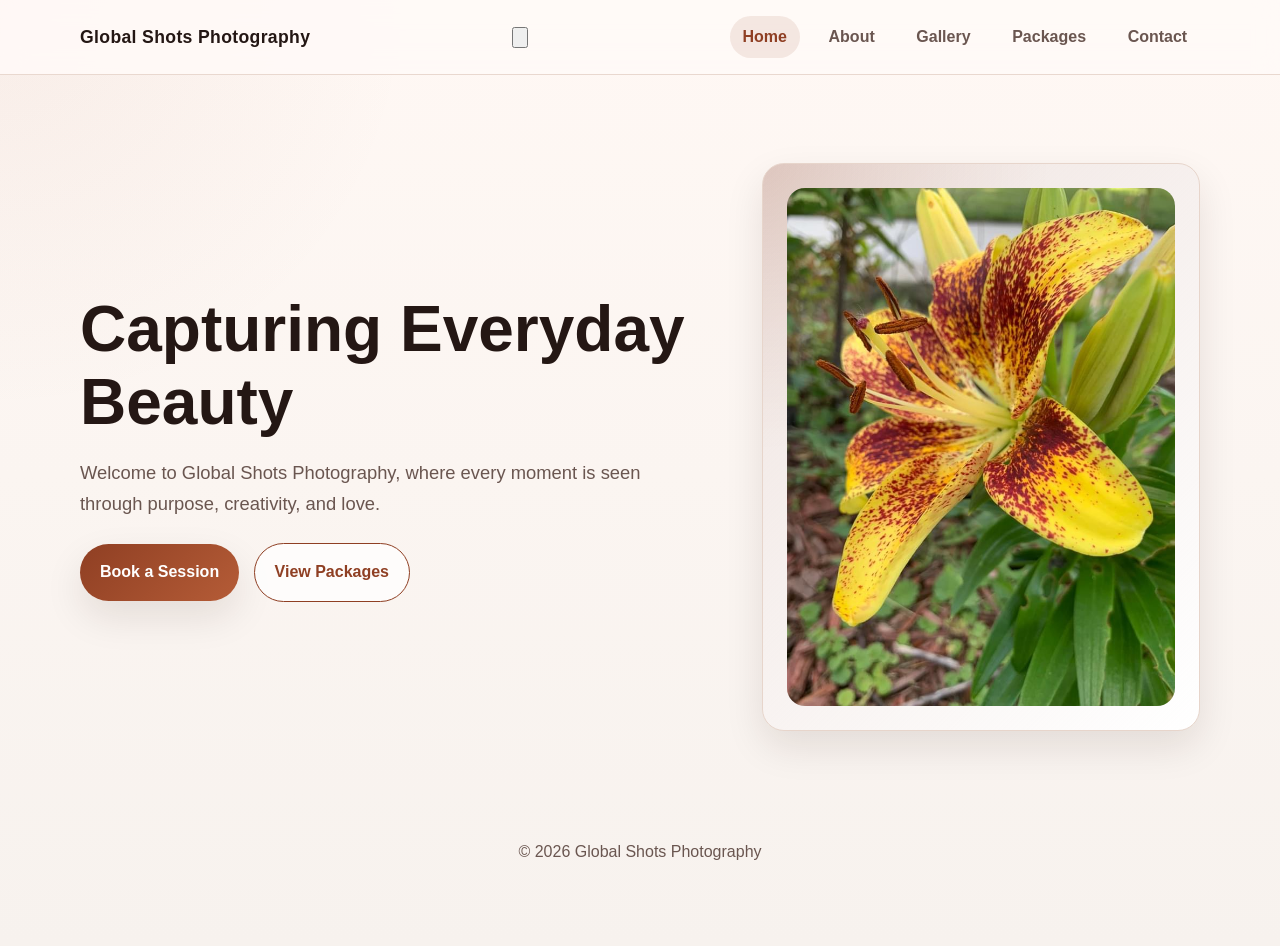
==== commit 64b6a56c: "Refactor index.html structure and navigation" ====
--- a/index.html
+++ b/index.html
@@ -4,73 +4,56 @@
   <meta charset="UTF-8">
   <meta name="viewport" content="width=device-width, initial-scale=1.0">
   <title>Global Shots Photography | Home</title>
-  <meta name="description" content="Global Shots Photography by Micaiah Cole — capturing everyday beauty through purpose, creativity, and love.">
   <link rel="stylesheet" href="style.css">
 </head>
 <body>
-  <header>
-    <div class="container nav">
-      <a href="index.html" class="brand">Global Shots Photography</a>
-      <nav class="nav-links">
-        <a class="active" href="index.html">Home</a>
-        <a href="about.html">About</a>
-        <a href="gallery.html">Gallery</a>
-        <a href="packages.html">Packages</a>
-        <a href="contact.html">Contact</a>
-      </nav>
-    </div>
-  </header>
 
-  <main>
-    <section class="hero">
-      <div class="container hero-grid">
-        <div>
-          <span class="eyebrow">Detroit-based photography with purpose</span>
-          <h1>Capturing Everyday Beauty</h1>
-          <p class="lead"><strong>Welcome to Global Shots Photography</strong>, where every moment is seen through a lens of purpose, creativity, and love.</p>
-          <p class="lead">Hi! I’m Micaiah Cole, a Detroit-based photographer passionate about capturing the beauty in everyday life. Whether it’s people, nature, or special moments, my goal is to create photos that feel real, meaningful, and full of life.</p>
+<header>
+  <div class="container nav">
+    <a href="index.html" class="brand">Global Shots Photography</a>
 
-          <div class="hero-actions">
-            <a class="btn" href="contact.html">Book a Session</a>
-            <a class="btn secondary" href="packages.html">View Packages</a>
-          </div>
-        </div>
+    <button class="menu-toggle" aria-label="Open menu" aria-expanded="false" aria-controls="site-nav">
+      <svg viewBox="0 0 24 24" fill="none" stroke="currentColor" stroke-width="2">
+        <line x1="3" y1="6" x2="21" y2="6"></line>
+        <line x1="3" y1="12" x2="21" y2="12"></line>
+        <line x1="3" y1="18" x2="21" y2="18"></line>
+      </svg>
+    </button>
 
-        <div class="hero-card">
-          <img src="images/hero.jpg" alt="Global Shots Photography hero image">
+    <nav class="nav-links" id="site-nav">
+      <a class="active" href="index.html">Home</a>
+      <a href="about.html">About</a>
+      <a href="gallery.html">Gallery</a>
+      <a href="packages.html">Packages</a>
+      <a href="contact.html">Contact</a>
+    </nav>
+  </div>
+</header>
+
+<main>
+  <section class="hero">
+    <div class="container hero-grid">
+      <div>
+        <h1>Capturing Everyday Beauty</h1>
+        <p class="lead">Welcome to Global Shots Photography, where every moment is seen through purpose, creativity, and love.</p>
+
+        <div class="hero-actions">
+          <a class="btn" href="contact.html">Book a Session</a>
+          <a class="btn secondary" href="packages.html">View Packages</a>
         </div>
       </div>
-    </section>
 
-    <section>
-      <div class="container grid-2">
-        <div class="card">
-          <h2>My Vision</h2>
-          <p>My vision for Global Shots Photography is to grow into a brand that represents creativity, confidence, and purpose.</p>
-          <p>I want my work to reflect not only beauty but also meaning, showing people how special they are and capturing the world in a way that honors God’s creation.</p>
-          <p><em>“Let your light so shine before men, that they may see your good works, and glorify your Father which is in heaven.” — Matthew 5:16</em></p>
-        </div>
+      <div class="hero-card">
+        <img src="images/hero.jpg" alt="Hero Image">
+      </div>
+    </div>
+  </section>
+</main>
 
-        <div class="card">
-          <h2>What Makes Me Different</h2>
-          <ul class="bullets">
-            <li>I focus on capturing natural, real moments.</li>
-            <li>I create a comfortable and positive environment.</li>
-            <li>I bring creativity and fresh ideas to every shoot.</li>
-            <li>I pay attention to the details that make each photo unique.</li>
-            <li>My work is inspired by faith, purpose, and genuine beauty.</li>
-          </ul>
-        </div>
-      </div>
-    </section>
-  </main>
+<footer>
+  <p>© <span id="year"></span> Global Shots Photography</p>
+</footer>
 
-  <footer>
-    <div class="container">
-      <p>© <span id="year"></span> Global Shots Photography. Crafted with purpose, creativity, and love.</p>
-    </div>
-  </footer>
-
-  <script src="script.js"></script>
+<script src="script.js"></script>
 </body>
 </html>
--- a/style.css
+++ b/style.css
@@ -22,7 +22,9 @@
 body {
   margin: 0;
   font-family: Inter, Arial, Helvetica, sans-serif;
-  background: radial-gradient(circle at top left, rgba(143, 63, 35, 0.06), transparent 26%), linear-gradient(180deg, #fff8f4 0%, #f7f2ee 100%);
+  background:
+    radial-gradient(circle at top left, rgba(143, 63, 35, 0.06), transparent 26%),
+    linear-gradient(180deg, #fff8f4 0%, #f7f2ee 100%);
   color: var(--text);
   line-height: 1.65;
 }
@@ -77,6 +79,7 @@
   font-weight: 600;
   padding: 0.5rem 0.8rem;
   border-radius: 999px;
+  transition: background 0.25s ease, color 0.25s ease;
 }
 
 .nav-links a.active,
@@ -136,17 +139,17 @@
   font-size: clamp(1.7rem, 3vw, 2.6rem);
 }
 
+.lead {
+  font-size: 1.15rem;
+  max-width: 60ch;
+}
+
 .lead,
 .muted,
 .contact-list li,
 .form-note,
 footer {
   color: var(--muted);
-}
-
-.lead {
-  font-size: 1.15rem;
-  max-width: 60ch;
 }
 
 .hero-card,
@@ -170,7 +173,10 @@
   min-height: 340px;
   display: grid;
   place-items: center;
-  background: linear-gradient(135deg, rgba(143, 63, 35, 0.14), rgba(255,255,255,0.97)), radial-gradient(circle at top left, rgba(143, 63, 35, 0.18), transparent 40%), #fff;
+  background:
+    linear-gradient(135deg, rgba(143, 63, 35, 0.14), rgba(255,255,255,0.97)),
+    radial-gradient(circle at top left, rgba(143, 63, 35, 0.18), transparent 40%),
+    #fff;
 }
 
 .hero-card img {
@@ -185,6 +191,7 @@
   gap: 0.9rem;
   flex-wrap: wrap;
   margin-top: 1.5rem;
+  align-items: center;
 }
 
 .btn {
@@ -195,21 +202,22 @@
   color: #fff;
   font-weight: 700;
   box-shadow: var(--shadow);
-  transition: transform 0.25s ease, box-shadow 0.25s ease;
+  transition: transform 0.25s ease, box-shadow 0.25s ease, opacity 0.25s ease;
   border: none;
   cursor: pointer;
 }
 
-.btn:hover,
-.social-link:hover,
-.gallery-item:hover {
+.btn:hover {
   transform: translateY(-3px);
+  box-shadow: 0 20px 40px rgba(42, 19, 11, 0.16);
+  opacity: 0.98;
 }
 
 .btn.secondary {
   background: rgba(255,255,255,0.75);
   color: var(--accent);
   border: 1px solid var(--accent);
+  box-shadow: none;
 }
 
 .bullets {
@@ -270,6 +278,11 @@
   overflow: hidden;
   transition: transform 0.25s ease, box-shadow 0.25s ease;
   cursor: pointer;
+}
+
+.gallery-item:hover {
+  transform: translateY(-6px);
+  box-shadow: 0 18px 36px rgba(62, 29, 17, 0.14);
 }
 
 .gallery-photo {
@@ -392,6 +405,11 @@
   transition: transform 0.25s ease, box-shadow 0.25s ease;
 }
 
+.social-link:hover {
+  transform: translateY(-3px);
+  box-shadow: 0 18px 36px rgba(42, 19, 11, 0.14);
+}
+
 .icon {
   width: 18px;
   height: 18px;
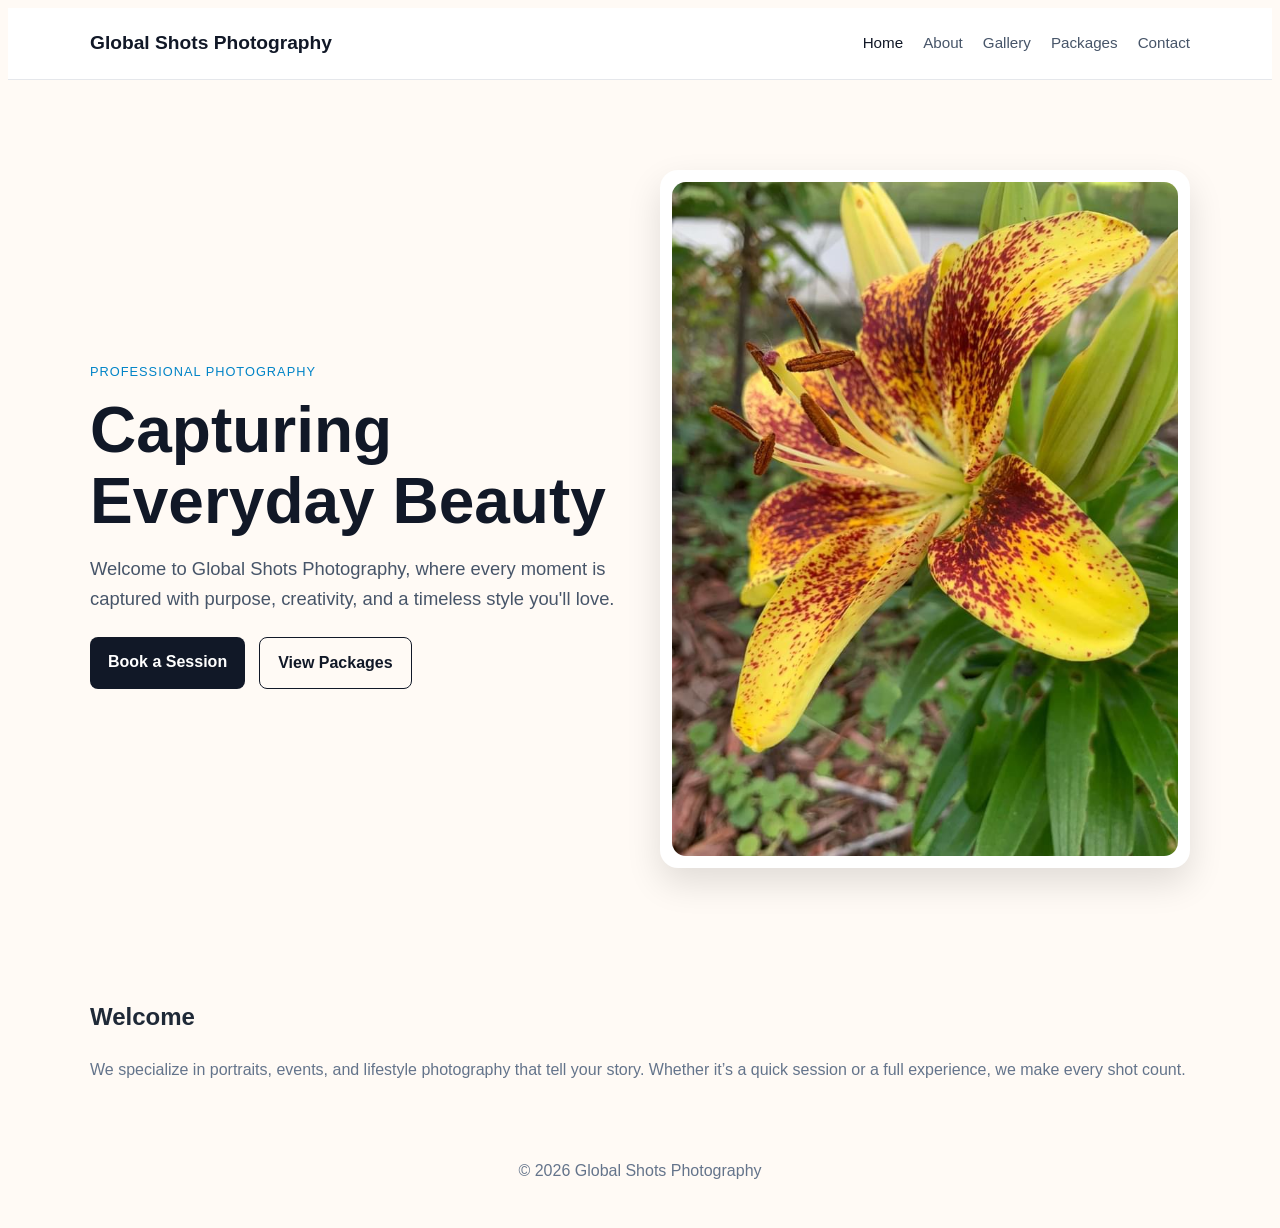
==== commit 88c0be2a: "Refactor hero section and update content" ====
--- a/index.html
+++ b/index.html
@@ -6,6 +6,7 @@
   <title>Global Shots Photography | Home</title>
   <link rel="stylesheet" href="style.css">
 </head>
+
 <body>
 
 <header>
@@ -30,23 +31,42 @@
   </div>
 </header>
 
-<main>
-  <section class="hero">
-    <div class="container hero-grid">
-      <div>
-        <h1>Capturing Everyday Beauty</h1>
-        <p class="lead">Welcome to Global Shots Photography, where every moment is seen through purpose, creativity, and love.</p>
+<!-- HERO -->
+<section class="hero">
+  <div class="container hero-grid">
 
-        <div class="hero-actions">
-          <a class="btn" href="contact.html">Book a Session</a>
-          <a class="btn secondary" href="packages.html">View Packages</a>
-        </div>
-      </div>
+    <!-- LEFT SIDE -->
+    <div>
+      <p class="eyebrow">Professional Photography</p>
 
-      <div class="hero-card">
-        <img src="images/hero.jpg" alt="Hero Image">
+      <h1>Capturing Everyday Beauty</h1>
+
+      <p class="lead">
+        Welcome to Global Shots Photography, where every moment is captured with purpose,
+        creativity, and a timeless style you'll love.
+      </p>
+
+      <div class="hero-actions">
+        <a class="btn" href="contact.html">Book a Session</a>
+        <a class="btn secondary" href="packages.html">View Packages</a>
       </div>
     </div>
+
+    <!-- RIGHT SIDE IMAGE -->
+    <div class="hero-card">
+      <img src="images/hero.jpg" alt="Photography session highlight">
+    </div>
+
+  </div>
+</section>
+
+<main class="container">
+  <section>
+    <h2>Welcome</h2>
+    <p class="muted">
+      We specialize in portraits, events, and lifestyle photography that tell your story.
+      Whether it’s a quick session or a full experience, we make every shot count.
+    </p>
   </section>
 </main>
 
--- a/style.css
+++ b/style.css
@@ -1,316 +1,298 @@
-:root {
-  --bg: #f7f2ee;
-  --surface: #fffdfb;
-  --text: #241714;
-  --muted: #6a5650;
-  --accent: #8f3f23;
-  --accent-soft: #f1ddd4;
-  --border: #e7d5cb;
-  --shadow: 0 16px 38px rgba(42, 19, 11, 0.10);
-  --radius: 22px;
-  --max: 1120px;
-}
-
+Yes — here is the fully updated `style.css`:
+
+```css
+/* RESET */
 * {
+  margin: 0;
+  padding: 0;
   box-sizing: border-box;
 }
 
-html {
-  scroll-behavior: smooth;
-}
-
 body {
-  margin: 0;
-  font-family: Inter, Arial, Helvetica, sans-serif;
-  background:
-    radial-gradient(circle at top left, rgba(143, 63, 35, 0.06), transparent 26%),
-    linear-gradient(180deg, #fff8f4 0%, #f7f2ee 100%);
-  color: var(--text);
-  line-height: 1.65;
-}
-
-a {
-  color: inherit;
-  text-decoration: none;
-}
-
-img {
-  max-width: 100%;
-  display: block;
-}
-
+  font-family: Arial, Helvetica, sans-serif;
+  line-height: 1.6;
+  background: #fffaf5;
+  color: #1f2937;
+}
+
+/* CONTAINER */
 .container {
-  width: min(var(--max), calc(100% - 2rem));
-  margin: 0 auto;
-}
-
+  max-width: 1100px;
+  margin: auto;
+  padding: 20px;
+}
+
+/* HEADER / NAV */
 header {
-  position: sticky;
-  top: 0;
-  z-index: 20;
-  backdrop-filter: blur(12px);
-  background: rgba(255, 250, 247, 0.88);
-  border-bottom: 1px solid rgba(231, 213, 203, 0.9);
+  background: #ffffff;
+  border-bottom: 1px solid #e5e7eb;
 }
 
 .nav {
   display: flex;
   align-items: center;
   justify-content: space-between;
-  gap: 1rem;
-  padding: 1rem 0;
 }
 
 .brand {
-  font-size: 1.1rem;
-  font-weight: 800;
-  letter-spacing: 0.02em;
+  color: #111827;
+  text-decoration: none;
+  font-weight: bold;
+  font-size: 1.2rem;
 }
 
 .nav-links {
   display: flex;
-  flex-wrap: wrap;
-  gap: 1rem;
-  align-items: center;
+  gap: 20px;
 }
 
 .nav-links a {
-  color: var(--muted);
-  font-weight: 600;
-  padding: 0.5rem 0.8rem;
-  border-radius: 999px;
-  transition: background 0.25s ease, color 0.25s ease;
+  color: #475569;
+  text-decoration: none;
+  font-size: 0.95rem;
 }
 
 .nav-links a.active,
 .nav-links a:hover {
-  background: rgba(143, 63, 35, 0.10);
-  color: var(--accent);
-}
-
-section {
-  padding: 3rem 0 1.1rem;
-}
-
+  color: #111827;
+}
+
+/* MOBILE MENU */
+.menu-toggle {
+  display: none;
+  background: none;
+  border: none;
+  color: #111827;
+  cursor: pointer;
+  font-size: 1.8rem;
+}
+
+/* HERO */
 .hero {
-  padding: 5.5rem 0 3.25rem;
-}
-
-.hero-grid,
-.grid-2,
-.form-grid {
+  padding: 70px 0;
+}
+
+.hero-grid {
   display: grid;
-  gap: 1.5rem;
-}
-
-.hero-grid {
-  grid-template-columns: 1.2fr 0.8fr;
+  grid-template-columns: 1fr 1fr;
+  gap: 40px;
   align-items: center;
 }
 
-.grid-2,
-.form-grid {
-  grid-template-columns: repeat(2, minmax(0, 1fr));
-}
-
-.eyebrow {
-  display: inline-block;
-  padding: 0.4rem 0.8rem;
-  background: var(--accent-soft);
-  color: var(--accent);
-  border-radius: 999px;
-  font-weight: 700;
-  margin-bottom: 1rem;
-  font-size: 0.92rem;
-}
-
-h1,
-h2,
-h3 {
-  line-height: 1.15;
-  margin: 0 0 1rem;
-}
-
-h1 {
-  font-size: clamp(2.4rem, 5vw, 4.7rem);
-}
-
-h2 {
-  font-size: clamp(1.7rem, 3vw, 2.6rem);
-}
-
+.hero-content {
+  text-align: center;
+  max-width: 800px;
+  margin: auto;
+}
+
+.hero h1 {
+  font-size: clamp(2rem, 5vw, 4rem);
+  line-height: 1.1;
+  margin-bottom: 18px;
+  color: #111827;
+}
+
+.hero-content p,
 .lead {
   font-size: 1.15rem;
-  max-width: 60ch;
-}
-
-.lead,
-.muted,
-.contact-list li,
-.form-note,
-footer {
-  color: var(--muted);
-}
-
-.hero-card,
-.card,
-.package,
-.contact-card {
-  background: var(--surface);
-  border: 1px solid var(--border);
-  border-radius: var(--radius);
-  box-shadow: var(--shadow);
-}
-
-.hero-card,
-.card,
-.package,
-.contact-card {
-  padding: 1.5rem;
-}
-
-.hero-card {
-  min-height: 340px;
-  display: grid;
-  place-items: center;
-  background:
-    linear-gradient(135deg, rgba(143, 63, 35, 0.14), rgba(255,255,255,0.97)),
-    radial-gradient(circle at top left, rgba(143, 63, 35, 0.18), transparent 40%),
-    #fff;
-}
-
-.hero-card img {
-  border-radius: 18px;
-  width: 100%;
-  height: 100%;
-  object-fit: cover;
+  color: #475569;
+  margin-bottom: 24px;
 }
 
 .hero-actions {
   display: flex;
-  gap: 0.9rem;
+  gap: 14px;
   flex-wrap: wrap;
-  margin-top: 1.5rem;
-  align-items: center;
 }
 
 .btn {
   display: inline-block;
-  padding: 0.95rem 1.25rem;
-  border-radius: 999px;
-  background: linear-gradient(135deg, #8f3f23, #b55c37);
-  color: #fff;
+  padding: 12px 18px;
+  background: #111827;
+  color: #ffffff;
+  text-decoration: none;
+  border-radius: 8px;
   font-weight: 700;
-  box-shadow: var(--shadow);
-  transition: transform 0.25s ease, box-shadow 0.25s ease, opacity 0.25s ease;
-  border: none;
-  cursor: pointer;
 }
 
 .btn:hover {
-  transform: translateY(-3px);
-  box-shadow: 0 20px 40px rgba(42, 19, 11, 0.16);
-  opacity: 0.98;
+  background: #374151;
 }
 
 .btn.secondary {
-  background: rgba(255,255,255,0.75);
-  color: var(--accent);
-  border: 1px solid var(--accent);
-  box-shadow: none;
-}
-
-.bullets {
-  padding-left: 1.1rem;
-  margin: 0.8rem 0 0;
-}
-
-.bullets li {
-  margin: 0.45rem 0;
-}
-
-.packages {
+  background: transparent;
+  color: #111827;
+  border: 1px solid #111827;
+}
+
+.btn.secondary:hover {
+  background: #111827;
+  color: #ffffff;
+}
+
+.hero-card {
+  background: #ffffff;
+  padding: 12px;
+  border-radius: 18px;
+  box-shadow: 0 15px 35px rgba(0, 0, 0, 0.12);
+}
+
+.hero-card img {
+  width: 100%;
+  height: auto;
+  display: block;
+  border-radius: 14px;
+  object-fit: cover;
+}
+
+/* TEXT */
+.eyebrow {
+  font-size: 0.8rem;
+  color: #0284c7;
+  text-transform: uppercase;
+  letter-spacing: 1px;
+}
+
+h1 {
+  margin: 10px 0;
+}
+
+.muted {
+  color: #64748b;
+  margin-bottom: 20px;
+}
+
+/* PACKAGE INTRO */
+.intro {
+  text-align: center;
+  max-width: 750px;
+  margin: 30px auto 40px;
+}
+
+.intro h2 {
+  font-size: 2rem;
+  margin-bottom: 12px;
+  color: #111827;
+}
+
+.intro p {
+  color: #475569;
+}
+
+/* PACKAGES */
+.packages-grid {
   display: grid;
-  grid-template-columns: repeat(3, minmax(0, 1fr));
-  gap: 1.3rem;
-  align-items: stretch;
-}
-
-.package {
-  position: relative;
-}
-
-.package.popular {
-  border: 2px solid var(--accent);
-  transform: translateY(-4px);
-}
-
-.tag {
-  position: absolute;
-  top: 1rem;
-  right: 1rem;
-  background: var(--accent);
-  color: #fff;
-  padding: 0.35rem 0.7rem;
-  border-radius: 999px;
-  font-size: 0.8rem;
-  font-weight: 800;
-}
-
-.price {
+  grid-template-columns: repeat(auto-fit, minmax(260px, 1fr));
+  gap: 24px;
+  margin: 40px 0 60px;
+}
+
+.package-card {
+  background: #ffffff;
+  padding: 28px;
+  border-radius: 16px;
+  border: 1px solid #e5e7eb;
+  box-shadow: 0 10px 25px rgba(0, 0, 0, 0.08);
+}
+
+.package-card h2 {
+  margin-bottom: 10px;
+  color: #111827;
+}
+
+.package-card p {
+  color: #475569;
+  margin-bottom: 16px;
+}
+
+.package-card .price {
   font-size: 2rem;
   font-weight: 800;
-  color: var(--accent);
-  margin: 0.4rem 0 1rem;
-}
-
+  color: #111827;
+  margin-bottom: 12px;
+}
+
+.package-card ul {
+  margin: 18px 0 24px;
+  padding-left: 20px;
+}
+
+.package-card li {
+  margin-bottom: 8px;
+  color: #374151;
+}
+
+.package-card.featured {
+  border: 2px solid #111827;
+  transform: translateY(-8px);
+}
+
+/* GALLERY GRID */
 .gallery-grid {
   display: grid;
-  grid-template-columns: repeat(3, minmax(0, 1fr));
-  gap: 1rem;
-}
-
+  grid-template-columns: repeat(auto-fit, minmax(250px, 1fr));
+  gap: 15px;
+}
+
+/* GALLERY ITEM */
 .gallery-item {
-  background: var(--surface);
-  border: 1px solid var(--border);
-  border-radius: var(--radius);
-  box-shadow: var(--shadow);
+  cursor: pointer;
+}
+
+/* IMAGE WRAPPER */
+.gallery-photo {
+  position: relative;
   overflow: hidden;
-  transition: transform 0.25s ease, box-shadow 0.25s ease;
-  cursor: pointer;
-}
-
-.gallery-item:hover {
-  transform: translateY(-6px);
-  box-shadow: 0 18px 36px rgba(62, 29, 17, 0.14);
-}
-
-.gallery-photo {
-  aspect-ratio: 4 / 5;
-  overflow: hidden;
-}
-
+  border-radius: 10px;
+  background: #e5e7eb;
+}
+
+/* IMAGE */
 .gallery-photo img {
   width: 100%;
   height: 100%;
+  min-height: 240px;
+  display: block;
   object-fit: cover;
-  transition: transform 0.35s ease, filter 0.35s ease;
-}
-
-.gallery-item:hover .gallery-photo img {
-  transform: scale(1.04);
-  filter: brightness(1.03);
-}
-
+  transition: transform 0.3s ease;
+}
+
+.gallery-photo:hover img {
+  transform: scale(1.05);
+}
+
+/* REMOVE OLD CAPTIONS */
+.gallery-caption {
+  display: none;
+}
+
+/* WATERMARK */
+.photo-watermark {
+  position: absolute;
+  bottom: 10px;
+  right: 10px;
+  z-index: 10;
+  font-size: 0.75rem;
+  font-weight: 600;
+  color: #ffffff;
+  background: rgba(0, 0, 0, 0.5);
+  padding: 5px 8px;
+  border-radius: 5px;
+  text-shadow: 0 1px 4px rgba(0, 0, 0, 0.9);
+  pointer-events: none;
+  user-select: none;
+}
+
+/* LIGHTBOX */
 .lightbox {
   position: fixed;
   inset: 0;
-  background: rgba(20, 12, 9, 0.88);
+  background: rgba(0, 0, 0, 0.9);
   display: none;
   align-items: center;
   justify-content: center;
-  padding: 1.25rem;
-  z-index: 100;
+  z-index: 999;
+  padding: 20px;
 }
 
 .lightbox.open {
@@ -318,233 +300,76 @@
 }
 
 .lightbox-inner {
-  position: relative;
-  width: min(980px, 100%);
+  max-width: 90%;
+  max-height: 90%;
 }
 
 .lightbox img {
   width: 100%;
-  max-height: 85vh;
-  object-fit: contain;
-  border-radius: 20px;
-  background: #fff;
-}
-
+  height: auto;
+  border-radius: 8px;
+}
+
+/* CLOSE BUTTON */
 .lightbox-close {
   position: absolute;
-  top: -0.75rem;
-  right: -0.25rem;
-  width: 44px;
-  height: 44px;
+  top: 20px;
+  right: 20px;
+  background: none;
   border: none;
-  border-radius: 999px;
-  background: #fff;
-  color: var(--text);
-  font-size: 1.4rem;
+  color: white;
+  font-size: 2rem;
   cursor: pointer;
-  box-shadow: var(--shadow);
-}
-
-.contact-form {
-  display: grid;
-  gap: 1rem;
-  margin-top: 1.25rem;
-}
-
-.field {
-  display: grid;
-  gap: 0.45rem;
-}
-
-.field label {
-  font-weight: 700;
-  color: var(--text);
-}
-
-.field input,
-.field textarea,
-.field select {
-  width: 100%;
-  padding: 0.95rem 1rem;
-  border-radius: 16px;
-  border: 1px solid var(--border);
-  background: #fff;
-  color: var(--text);
-  font: inherit;
-}
-
-.field textarea {
-  min-height: 150px;
-  resize: vertical;
-}
-
-.contact-list {
-  list-style: none;
-  padding: 0;
-  margin: 1rem 0 0;
-}
-
-.social-row {
-  display: flex;
-  flex-wrap: wrap;
-  gap: 0.8rem;
-  margin-top: 1rem;
-}
-
-.social-link {
-  display: inline-flex;
-  align-items: center;
-  gap: 0.55rem;
-  padding: 0.85rem 1rem;
-  border-radius: 999px;
-  border: 1px solid var(--border);
-  background: #fff;
-  color: var(--text);
-  font-weight: 700;
-  box-shadow: var(--shadow);
-  transition: transform 0.25s ease, box-shadow 0.25s ease;
-}
-
-.social-link:hover {
-  transform: translateY(-3px);
-  box-shadow: 0 18px 36px rgba(42, 19, 11, 0.14);
-}
-
-.icon {
-  width: 18px;
-  height: 18px;
-  display: inline-block;
-  flex: 0 0 18px;
-}
-
+}
+
+/* FOOTER */
 footer {
-  padding: 2.5rem 0 4rem;
   text-align: center;
-}
-
-@media (max-width: 920px) {
-  .hero-grid,
-  .grid-2,
-  .packages,
-  .form-grid,
-  .gallery-grid {
+  padding: 20px 0;
+  color: #64748b;
+}
+
+/* MOBILE */
+@media (max-width: 768px) {
+  .nav {
+    align-items: flex-start;
+    flex-wrap: wrap;
+  }
+
+  .menu-toggle {
+    display: block;
+  }
+
+  .nav-links {
+    display: none;
+    width: 100%;
+    flex-direction: column;
+    gap: 12px;
+    margin-top: 15px;
+  }
+
+  .nav-links.open {
+    display: flex;
+  }
+
+  .hero {
+    padding: 45px 0;
+  }
+
+  .hero-grid {
     grid-template-columns: 1fr;
   }
 
-  .package.popular {
+  .hero h1 {
+    font-size: 2.4rem;
+  }
+
+  .hero-actions {
+    justify-content: center;
+  }
+
+  .package-card.featured {
     transform: none;
   }
 }
-
-@media (max-width: 768px) {
-  body {
-    font-size: 16px;
-  }
-
-  .container {
-    width: min(100% - 1rem, var(--max));
-  }
-
-  .nav {
-    flex-direction: column;
-    align-items: stretch;
-    gap: 0.75rem;
-  }
-
-  .brand {
-    text-align: center;
-  }
-
-  .nav-links {
-    display: grid;
-    grid-template-columns: repeat(2, minmax(0, 1fr));
-    gap: 0.6rem;
-    width: 100%;
-  }
-
-  .nav-links a {
-    text-align: center;
-    padding: 0.8rem 0.9rem;
-  }
-
-  .hero,
-  section {
-    padding-top: 2rem;
-    padding-bottom: 1rem;
-  }
-
-  h1 {
-    font-size: clamp(2rem, 8vw, 2.8rem);
-  }
-
-  h2 {
-    font-size: clamp(1.5rem, 6vw, 2.1rem);
-  }
-
-  .lead {
-    font-size: 1rem;
-  }
-
-  .card,
-  .package,
-  .contact-card,
-  .hero-card {
-    padding: 1.1rem;
-    border-radius: 18px;
-  }
-
-  .btn,
-  .social-link {
-    width: 100%;
-    justify-content: center;
-    text-align: center;
-  }
-
-  .social-row,
-  .hero-actions {
-    display: grid;
-    grid-template-columns: 1fr;
-  }
-
-  .lightbox {
-    padding: 0.75rem;
-  }
-
-  .lightbox img {
-    max-height: 78vh;
-  }
-
-  .contact-form {
-    gap: 0.85rem;
-  }
-
-  .field input,
-  .field textarea,
-  .field select {
-    padding: 0.9rem;
-    font-size: 16px;
-  }
-}
-
-@media (max-width: 480px) {
-  .nav-links {
-    grid-template-columns: 1fr;
-  }
-
-  .container {
-    width: min(100% - 0.75rem, var(--max));
-  }
-
-  h1 {
-    font-size: clamp(1.8rem, 9vw, 2.4rem);
-  }
-
-  .price {
-    font-size: 1.7rem;
-  }
-
-  .btn,
-  .social-link {
-    padding: 0.9rem 1rem;
-  }
-}
+```
